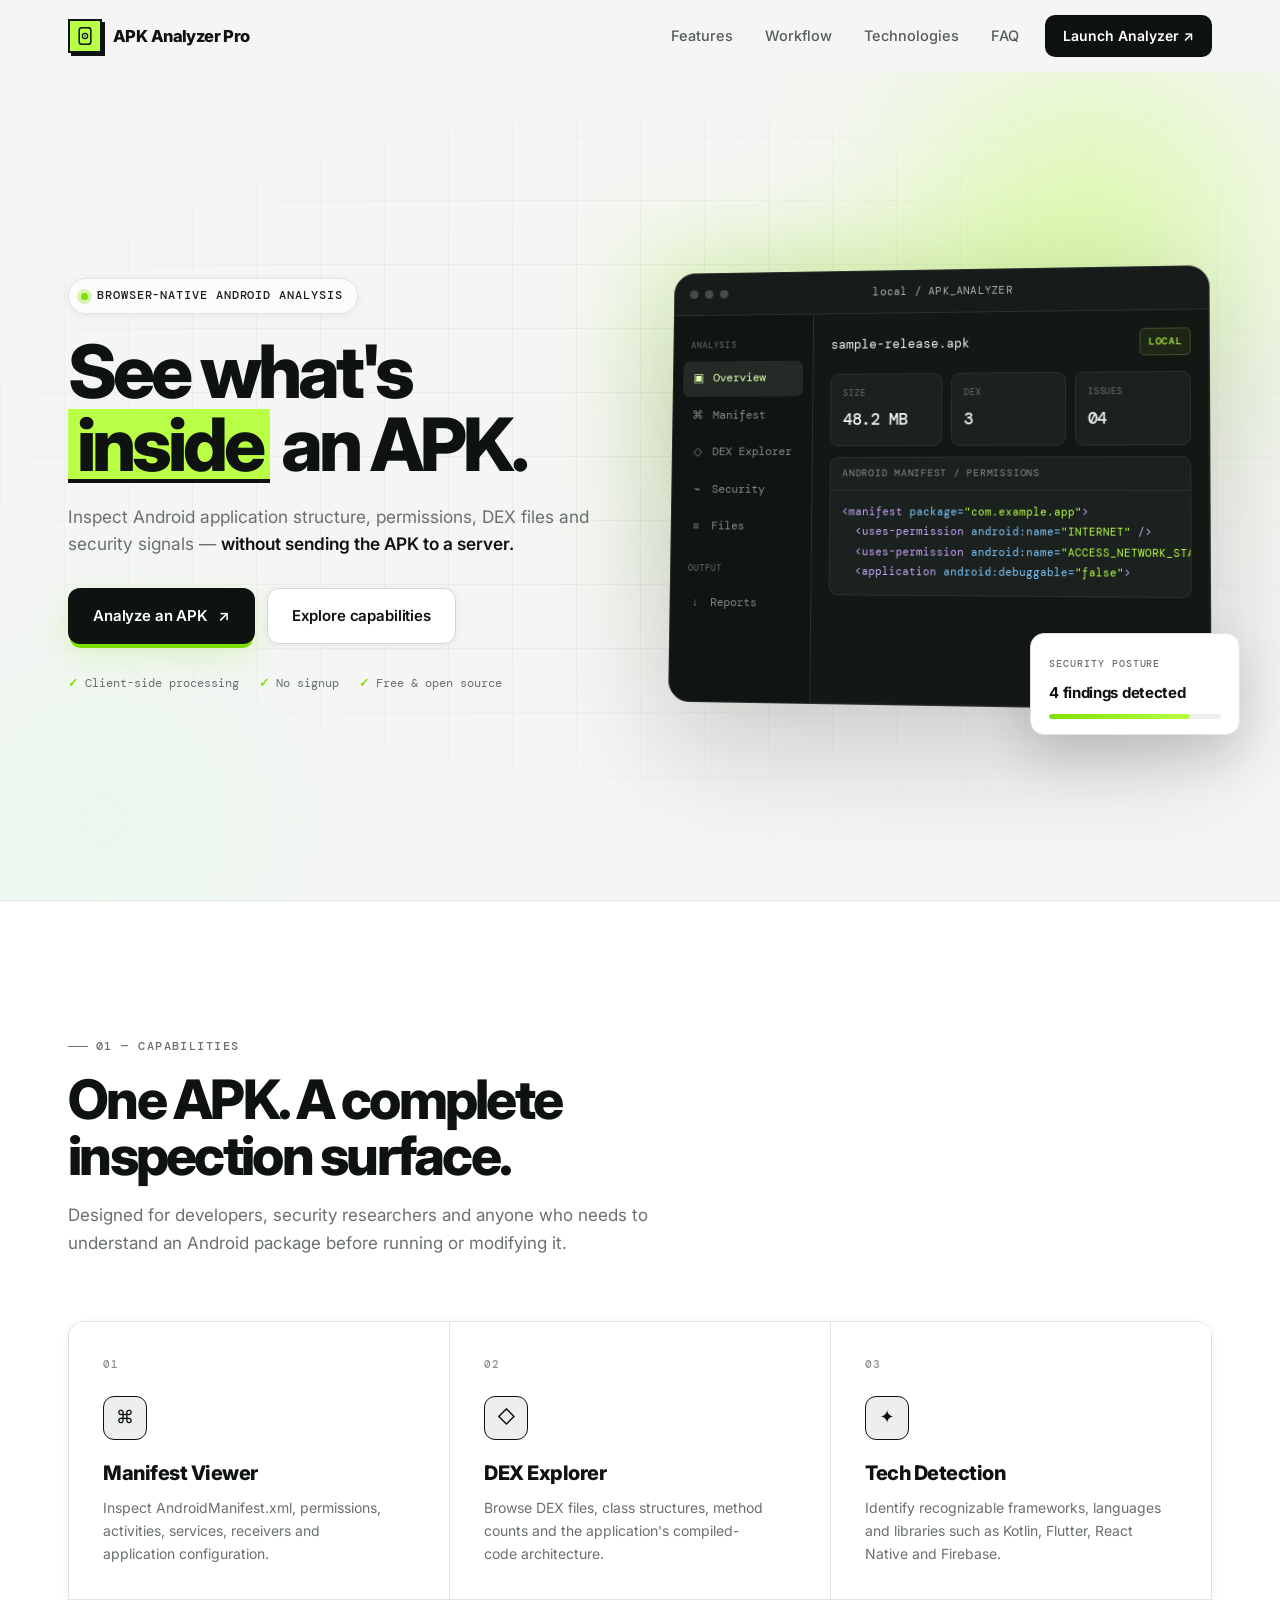
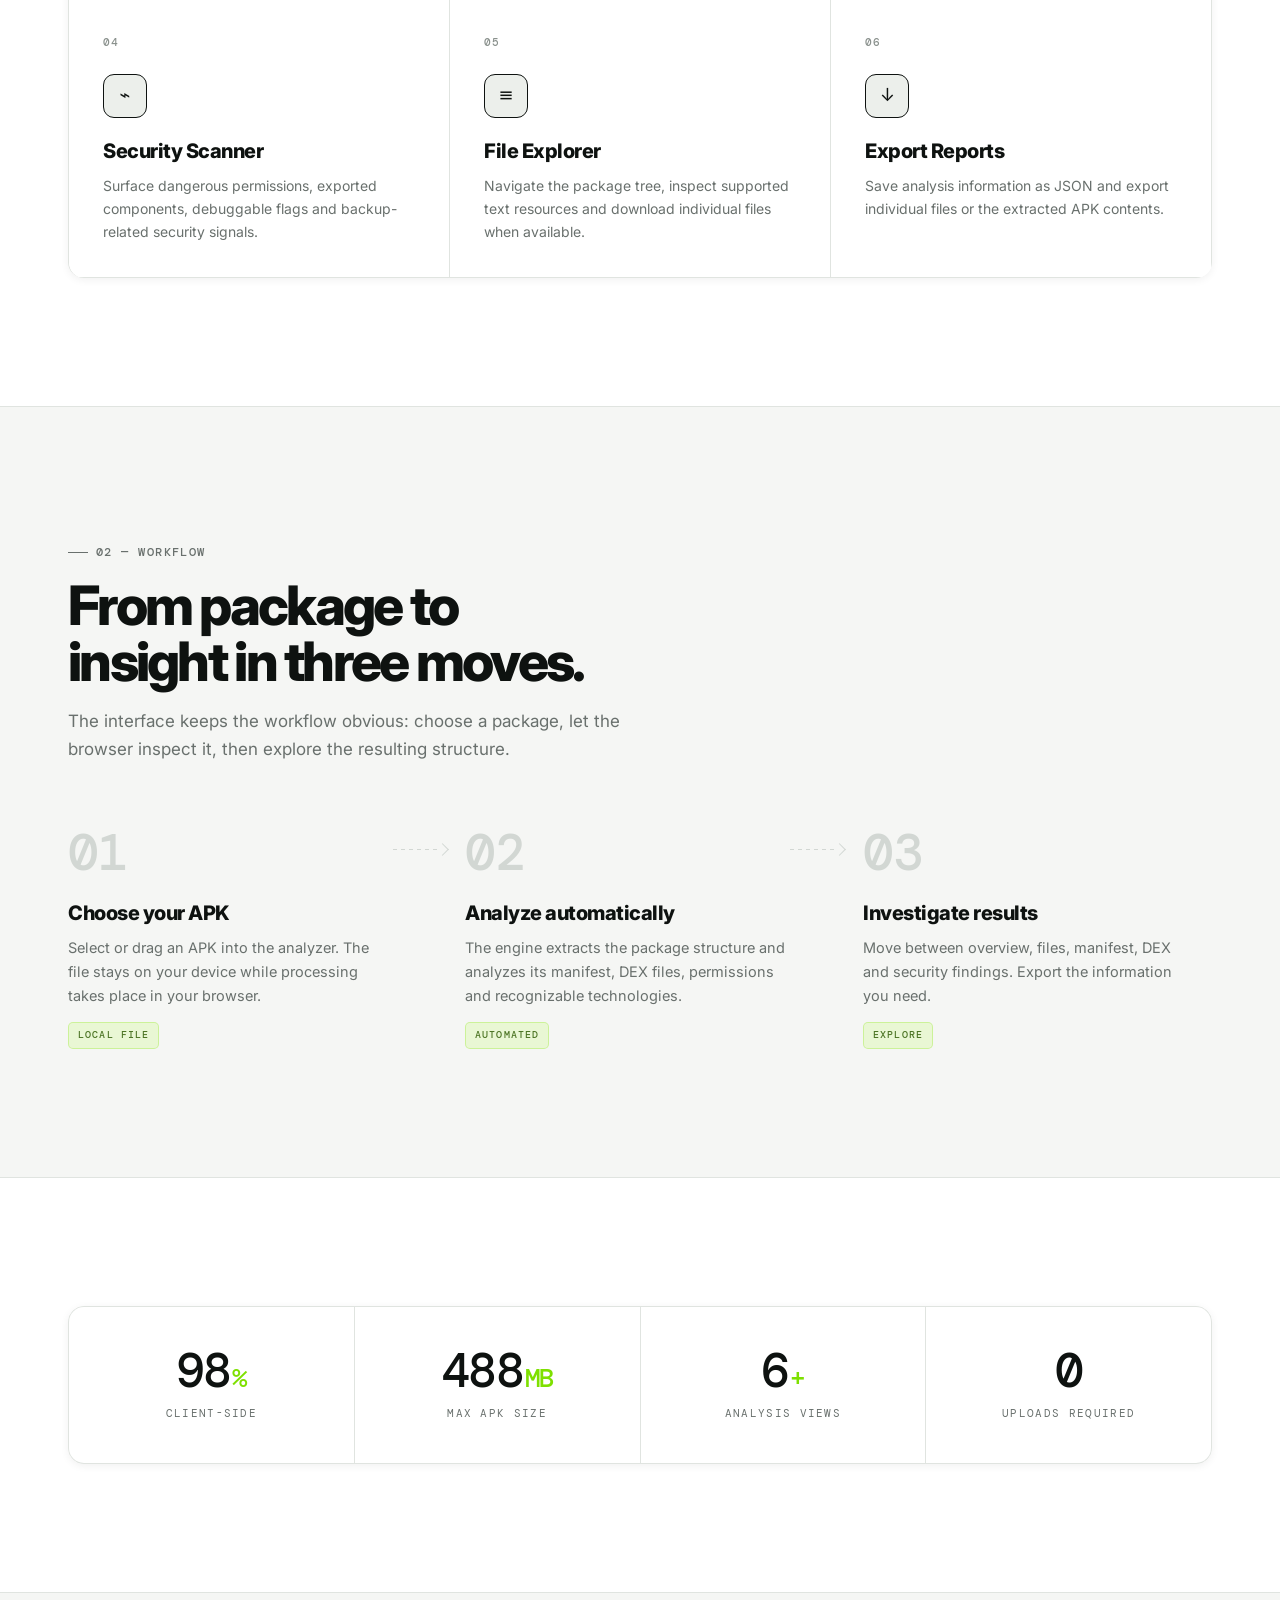
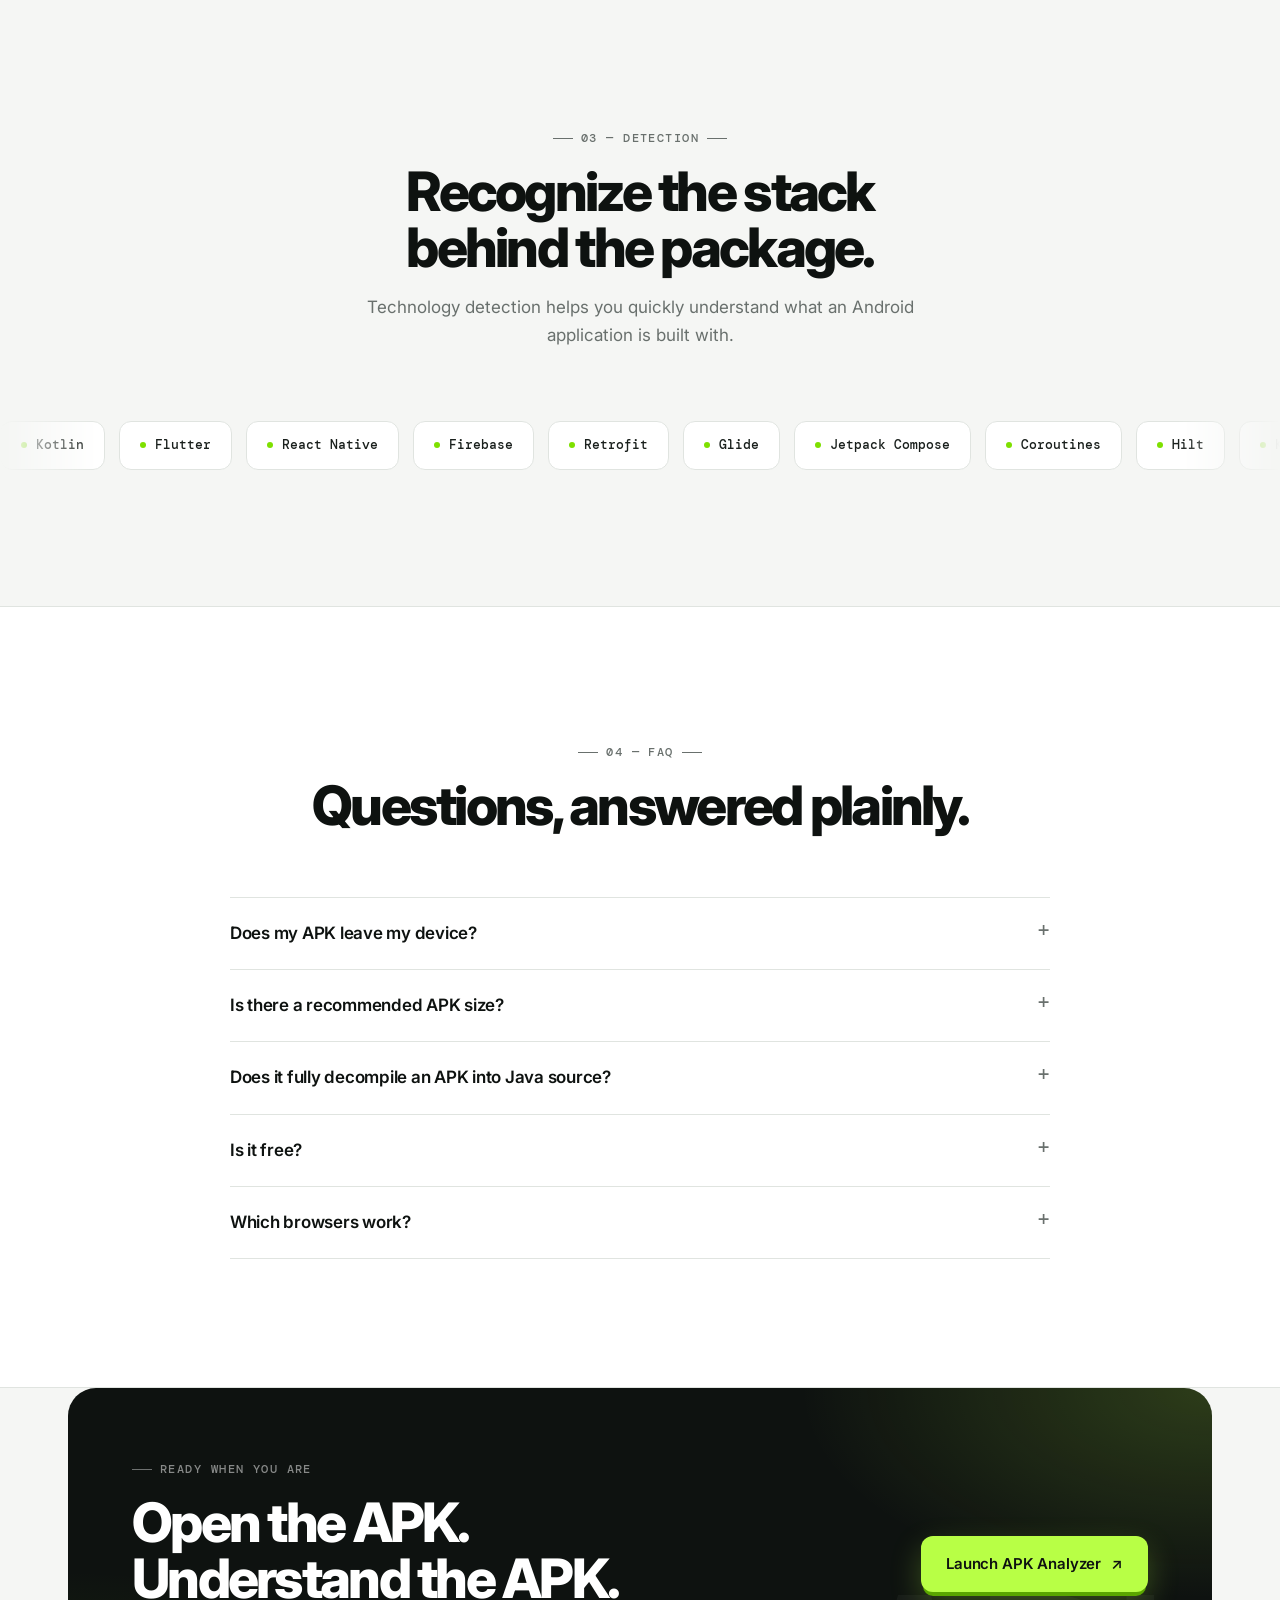
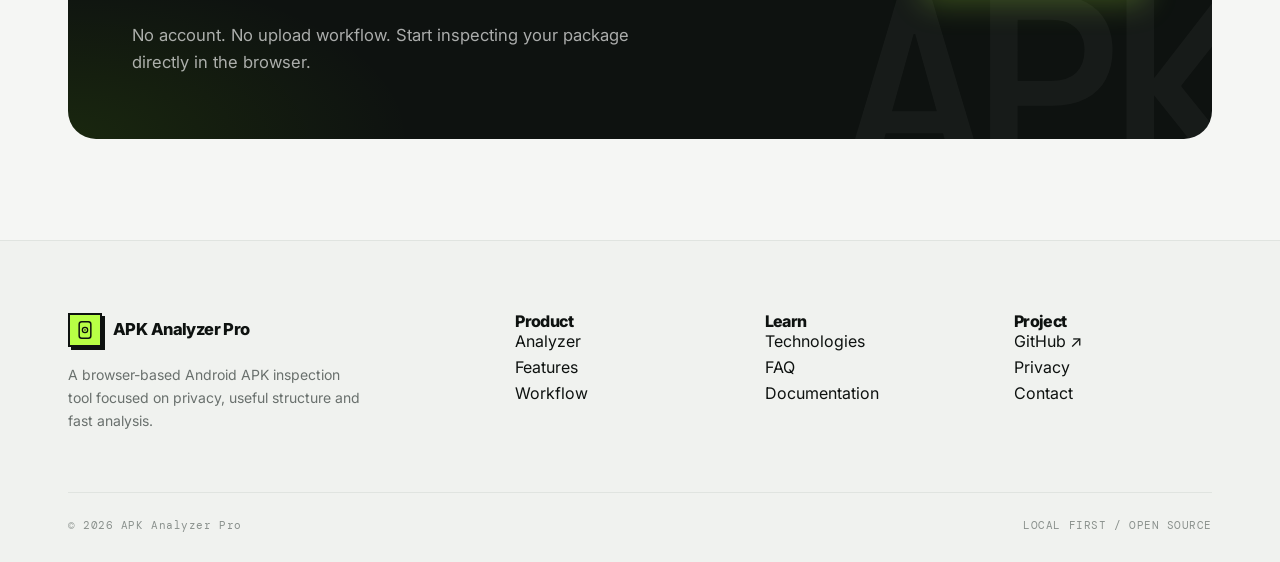
==== index.html @ ac9fb55c "fixed ui and other issues" ====
<!DOCTYPE html>
<html lang="en">
<head>
<meta charset="UTF-8">
<meta name="viewport" content="width=device-width, initial-scale=1.0, viewport-fit=cover">
<meta name="description" content="APK Analyzer Pro — inspect Android APKs locally in your browser. Explore manifests, DEX files, permissions and security findings without uploading your APK.">
<meta name="theme-color" content="#f5f6f4">
<title>APK Analyzer Pro — Inspect Android APKs, Locally</title>
<link rel="icon" href="data:image/svg+xml,<svg xmlns='http://www.w3.org/2000/svg' viewBox='0 0 24 24' fill='none'><rect x='5' y='2' width='14' height='20' rx='3' stroke='%23101312' stroke-width='1.8'/><circle cx='12' cy='12' r='3.2' stroke='%23101312' stroke-width='1.5'/><circle cx='12' cy='12' r='.9' fill='%23101312'/></svg>">
<link rel="preconnect" href="https://fonts.googleapis.com">
<link rel="preconnect" href="https://fonts.gstatic.com" crossorigin>
<link href="https://fonts.googleapis.com/css2?family=DM+Mono:wght@400;500&family=Inter:wght@400;500;600;700;800;900&display=swap" rel="stylesheet">
<style>
/* ============================================
   RESET & TOKENS
   ============================================ */
*, *::before, *::after { box-sizing: border-box; margin: 0; padding: 0; }

:root {
  --bg: #f5f6f4;
  --paper: #ffffff;
  --ink: #0e1210;
  --ink-2: #1a201d;
  --muted: #69706d;
  --muted-2: #8a918d;
  --line: #e0e4e0;
  --line-2: #d2d7d3;
  --soft: #ecefeb;
  --accent: #b8ff45;
  --accent-2: #7ee000;
  --accent-glow: rgba(184, 255, 69, .35);
  --danger: #ff665c;
  --radius-sm: 10px;
  --radius: 16px;
  --radius-lg: 22px;
  --radius-xl: 28px;
  --shadow-sm: 0 2px 8px rgba(14,18,16,.06);
  --shadow: 0 12px 40px rgba(14,18,16,.08);
  --shadow-lg: 0 30px 80px rgba(14,18,16,.14);
  --shadow-xl: 0 40px 120px rgba(14,18,16,.20);
  --nav-h: 72px;
  --ease: cubic-bezier(.22, 1, .36, 1);
  --ease-back: cubic-bezier(.34, 1.56, .64, 1);
  --max: 1240px;
  --pad: clamp(20px, 5vw, 48px);
}

html {
  scroll-behavior: smooth;
  scroll-padding-top: 90px;
  -webkit-text-size-adjust: 100%;
}

body {
  background: var(--bg);
  color: var(--ink);
  font-family: 'Inter', system-ui, -apple-system, sans-serif;
  font-size: 16px;
  line-height: 1.6;
  -webkit-font-smoothing: antialiased;
  -moz-osx-font-smoothing: grayscale;
  overflow-x: clip;
  max-width: 100vw;
  position: relative;
}

/* Prevent scroll when mobile menu is open */
body.menu-open {
  overflow: hidden;
  touch-action: none;
}

img, svg { display: block; max-width: 100%; height: auto; }
a { color: inherit; text-decoration: none; }
button { font: inherit; border: none; background: none; cursor: pointer; color: inherit; }
ul { list-style: none; }

::selection { background: var(--accent); color: var(--ink); }

/* ============================================
   TYPOGRAPHY
   ============================================ */
h1, h2, h3, h4 {
  font-weight: 800;
  letter-spacing: -.04em;
  line-height: 1.05;
  color: var(--ink);
  text-wrap: balance;
}

h1 { font-size: clamp(2.4rem, 6.5vw, 4.6rem); letter-spacing: -.055em; line-height: .98; }
h2 { font-size: clamp(2rem, 4.5vw, 3.4rem); letter-spacing: -.05em; line-height: 1.02; }
h3 { font-size: clamp(1.05rem, 1.6vw, 1.25rem); letter-spacing: -.025em; line-height: 1.3; }
p { text-wrap: pretty; }

.mono {
  font-family: 'DM Mono', ui-monospace, monospace;
  font-feature-settings: 'ss01';
}

/* ============================================
   LAYOUT
   ============================================ */
.container {
  width: 100%;
  max-width: var(--max);
  margin-inline: auto;
  padding-inline: var(--pad);
}

.section {
  padding-block: clamp(72px, 10vw, 130px);
  position: relative;
}

.section-alt {
  background: var(--paper);
  border-top: 1px solid var(--line);
  border-bottom: 1px solid var(--line);
}

.section-head {
  max-width: 720px;
  margin-bottom: clamp(40px, 6vw, 64px);
}

.section-head.center {
  margin-inline: auto;
  text-align: center;
}

.eyebrow {
  display: inline-flex;
  align-items: center;
  gap: 8px;
  font-family: 'DM Mono', monospace;
  font-size: 12px;
  font-weight: 500;
  text-transform: uppercase;
  letter-spacing: .12em;
  color: var(--muted);
  margin-bottom: 16px;
}

.eyebrow::before {
  content: '';
  width: 20px;
  height: 1px;
  background: var(--muted);
}

.section-head.center .eyebrow::after {
  content: '';
  width: 20px;
  height: 1px;
  background: var(--muted);
}

.section-head p {
  color: var(--muted);
  font-size: clamp(15px, 1.4vw, 17px);
  line-height: 1.65;
  margin-top: 18px;
  max-width: 580px;
}

.section-head.center p { margin-inline: auto; }

/* ============================================
   BUTTONS
   ============================================ */
.btn {
  position: relative;
  display: inline-flex;
  align-items: center;
  justify-content: center;
  gap: 10px;
  padding: 15px 24px;
  border-radius: 12px;
  font-weight: 600;
  font-size: 15px;
  letter-spacing: -.01em;
  cursor: pointer;
  transition: transform .3s var(--ease-back), box-shadow .3s var(--ease), background .3s var(--ease);
  white-space: nowrap;
  overflow: hidden;
  isolation: isolate;
  border: 1px solid transparent;
}

.btn-primary {
  background: var(--ink);
  color: #fff;
  box-shadow: 0 6px 0 -2px var(--accent-2), 0 12px 30px rgba(126,224,0,.18);
}
.btn-primary:hover {
  transform: translateY(-3px);
  box-shadow: 0 9px 0 -2px var(--accent-2), 0 18px 40px rgba(126,224,0,.28);
}
.btn-primary:active { transform: translateY(-1px); }

.btn-primary::before {
  content: '';
  position: absolute;
  inset: 0;
  background: linear-gradient(120deg, transparent 30%, rgba(184,255,69,.28) 50%, transparent 70%);
  transform: translateX(-100%);
  transition: transform .7s var(--ease);
  z-index: -1;
}
.btn-primary:hover::before { transform: translateX(100%); }

.btn-secondary {
  background: var(--paper);
  color: var(--ink);
  border-color: var(--line-2);
  box-shadow: var(--shadow-sm);
}
.btn-secondary:hover {
  transform: translateY(-3px);
  border-color: var(--ink);
  box-shadow: 0 12px 30px rgba(14,18,16,.10);
}

.btn-ghost {
  background: transparent;
  color: var(--ink);
  padding: 12px 18px;
}
.btn-ghost:hover { background: rgba(14,18,16,.05); }

.btn-arrow { transition: transform .3s var(--ease); }
.btn:hover .btn-arrow { transform: translate(3px, -3px); }

/* ============================================
   NAVBAR
   ============================================ */
.nav {
  position: sticky;
  top: 0;
  z-index: 500;
  height: var(--nav-h);
  display: flex;
  align-items: center;
  /* IMPORTANT: no backdrop-filter directly on .nav — it would trap
     position:fixed descendants (the mobile menu). The glass effect
     lives on .nav-glass, a leaf node, so it's safe. */
}

.nav-glass {
  position: absolute;
  inset: 0;
  background: rgba(245, 246, 244, .78);
  backdrop-filter: blur(20px) saturate(180%);
  -webkit-backdrop-filter: blur(20px) saturate(180%);
  border-bottom: 1px solid transparent;
  transition: background .35s var(--ease), border-color .35s var(--ease),
              box-shadow .35s var(--ease), opacity .3s var(--ease);
  pointer-events: none;
  z-index: 0;
}

.nav.scrolled .nav-glass {
  background: rgba(245, 246, 244, .92);
  border-bottom-color: var(--line);
  box-shadow: 0 4px 24px rgba(14,18,16,.05);
}

/* Hide glass behind full-screen menu */
body.menu-open .nav-glass {
  opacity: 0;
  border-bottom-color: transparent;
}

.nav-inner {
  position: relative;
  z-index: 1;
  display: flex;
  align-items: center;
  justify-content: space-between;
  gap: 20px;
  width: 100%;
}

.brand {
  display: flex;
  align-items: center;
  gap: 11px;
  font-weight: 800;
  font-size: 16.5px;
  letter-spacing: -.035em;
  flex-shrink: 0;
}

.brand-mark {
  width: 34px;
  height: 34px;
  border: 2px solid var(--ink);
  display: grid;
  place-items: center;
  background: var(--accent);
  box-shadow: 3px 3px 0 var(--ink);
  transition: transform .4s var(--ease-back);
  flex-shrink: 0;
}
.brand:hover .brand-mark { transform: rotate(-8deg) scale(1.05); }
.brand-mark svg { width: 20px; height: 20px; }

/* Desktop links */
.nav-links {
  display: flex;
  align-items: center;
  gap: 4px;
  font-size: 14.5px;
  font-weight: 500;
}

.nav-links > a:not(.nav-cta) {
  padding: 9px 14px;
  border-radius: 9px;
  color: #565d59;
  transition: color .2s, background .2s;
}
.nav-links > a:not(.nav-cta):hover {
  color: var(--ink);
  background: rgba(14,18,16,.05);
}

.nav-cta {
  margin-left: 8px;
  padding: 10px 18px;
  background: var(--ink);
  color: #fff;
  border-radius: 10px;
  font-weight: 600;
  font-size: 14px;
  transition: transform .25s var(--ease-back), box-shadow .25s;
}
.nav-cta:hover {
  transform: translateY(-2px);
  box-shadow: 0 8px 20px rgba(14,18,16,.25);
}

/* Hamburger toggle — hidden on desktop */
.nav-toggle {
  display: none;
  flex-direction: column;
  justify-content: center;
  align-items: center;
  gap: 5px;
  width: 44px;
  height: 44px;
  border-radius: 12px;
  background: var(--paper);
  border: 1px solid var(--line-2);
  flex-shrink: 0;
  position: relative;
  z-index: 3;
  transition: background .3s var(--ease), border-color .3s var(--ease),
              transform .3s var(--ease-back);
  -webkit-tap-highlight-color: transparent;
}
.nav-toggle:hover { border-color: var(--ink); }
.nav-toggle:active { transform: scale(.94); }

.nav-toggle span {
  display: block;
  width: 18px;
  height: 2px;
  background: var(--ink);
  border-radius: 2px;
  transform-origin: center;
  transition: transform .4s var(--ease), opacity .25s var(--ease),
              background .3s var(--ease), width .3s var(--ease);
}

/* Hamburger → X morph */
body.menu-open .nav-toggle {
  background: var(--ink);
  border-color: var(--ink);
}
body.menu-open .nav-toggle span {
  background: var(--accent);
}
body.menu-open .nav-toggle span:nth-child(1) {
  transform: translateY(7px) rotate(45deg);
}
body.menu-open .nav-toggle span:nth-child(2) {
  opacity: 0;
  transform: scaleX(0);
}
body.menu-open .nav-toggle span:nth-child(3) {
  transform: translateY(-7px) rotate(-45deg);
}

/* ============================================
   FULL-SCREEN MOBILE MENU
   (sibling of .nav — escapes any containing block)
   ============================================ */
.mobile-menu {
  position: fixed;
  inset: 0;
  width: 100vw;
  height: 100vh;
  height: 100dvh;
  z-index: 400; /* below nav (500) so brand + toggle float on top */
  opacity: 0;
  visibility: hidden;
  pointer-events: none;
  overflow: hidden;
  transition: opacity .4s var(--ease), visibility 0s linear .4s;
}

.mobile-menu.open {
  opacity: 1;
  visibility: visible;
  pointer-events: auto;
  transition: opacity .4s var(--ease), visibility 0s linear 0s;
}

.mobile-menu-bg {
  position: absolute;
  inset: 0;
  background-color: var(--bg);
  background-image:
    radial-gradient(circle at 50% -10%, rgba(184,255,69,.22), transparent 55%),
    radial-gradient(circle at 100% 100%, rgba(126,224,0,.10), transparent 50%),
    linear-gradient(rgba(14,18,16,.04) 1px, transparent 1px),
    linear-gradient(90deg, rgba(14,18,16,.04) 1px, transparent 1px);
  background-size: auto, auto, 56px 56px, 56px 56px;
  transform: scale(1.06);
  transition: transform .6s var(--ease);
}

.mobile-menu.open .mobile-menu-bg {
  transform: scale(1);
}

.mobile-menu-content {
  position: relative;
  z-index: 1;
  height: 100%;
  display: flex;
  flex-direction: column;
  justify-content: center;
  align-items: center;
  gap: 6px;
  padding: calc(var(--nav-h) + 24px) var(--pad) calc(48px + env(safe-area-inset-bottom));
  padding-top: calc(var(--nav-h) + env(safe-area-inset-top) + 24px);
}

.mobile-link {
  display: block;
  width: 100%;
  max-width: 400px;
  padding: 14px 22px;
  font-family: 'Inter', sans-serif;
  font-size: clamp(1.5rem, 6.5vw, 1.9rem);
  font-weight: 700;
  letter-spacing: -.035em;
  line-height: 1.15;
  color: var(--ink);
  text-align: center;
  border-radius: 16px;
  opacity: 0;
  transform: translateY(28px);
  transition: opacity .5s var(--ease), transform .5s var(--ease),
              background .25s var(--ease), color .25s var(--ease);
  -webkit-tap-highlight-color: transparent;
}

.mobile-menu.open .mobile-link {
  opacity: 1;
  transform: translateY(0);
}

/* Staggered entrance */
.mobile-menu.open .mobile-link:nth-child(1) { transition-delay: .10s; }
.mobile-menu.open .mobile-link:nth-child(2) { transition-delay: .16s; }
.mobile-menu.open .mobile-link:nth-child(3) { transition-delay: .22s; }
.mobile-menu.open .mobile-link:nth-child(4) { transition-delay: .28s; }
.mobile-menu.open .mobile-link:nth-child(5) { transition-delay: .36s; }

/* Staggered exit (when closing) */
.mobile-menu:not(.open) .mobile-link {
  transition-delay: 0s;
  transition-duration: .25s;
}

.mobile-link:active {
  background: rgba(14,18,16,.07);
  transform: translateY(0) scale(.98);
}

/* CTA variant inside mobile menu */
.mobile-link-cta {
  margin-top: 18px;
  background: var(--ink);
  color: #fff;
  font-size: clamp(1.05rem, 4vw, 1.2rem);
  font-weight: 600;
  padding: 18px 28px;
  box-shadow: 0 6px 0 -2px var(--accent-2), 0 14px 32px rgba(126,224,0,.22);
}
.mobile-menu.open .mobile-link-cta { transition-delay: .36s; }
.mobile-link-cta:active {
  background: #1e2421;
  transform: translateY(0) scale(.98);
}

/* Hide mobile menu entirely on desktop */
@media (min-width: 901px) {
  .mobile-menu { display: none; }
}

/* ============================================
   HERO
   ============================================ */
.hero {
  position: relative;
  min-height: calc(100svh - var(--nav-h));
  min-height: calc(100dvh - var(--nav-h));
  display: flex;
  align-items: center;
  padding-block: clamp(40px, 6vw, 80px);
  overflow: hidden;
  isolation: isolate;
}

.hero-bg {
  position: absolute;
  inset: 0;
  z-index: -1;
  overflow: hidden;
  pointer-events: none;
}

.hero-grid-lines {
  position: absolute;
  inset: 0;
  background-image:
    linear-gradient(rgba(14,18,16,.045) 1px, transparent 1px),
    linear-gradient(90deg, rgba(14,18,16,.045) 1px, transparent 1px);
  background-size: clamp(40px, 6vw, 64px) clamp(40px, 6vw, 64px);
  -webkit-mask-image: radial-gradient(ellipse 90% 70% at 50% 45%, #000 30%, transparent 75%);
  mask-image: radial-gradient(ellipse 90% 70% at 50% 45%, #000 30%, transparent 75%);
  animation: gridDrift 60s linear infinite;
}

@keyframes gridDrift {
  to { background-position: 64px 64px; }
}

.hero-orb {
  position: absolute;
  border-radius: 50%;
  filter: blur(80px);
  opacity: .55;
  will-change: transform;
}
.hero-orb-1 {
  width: clamp(280px, 40vw, 520px);
  aspect-ratio: 1;
  background: radial-gradient(circle, var(--accent) 0%, transparent 70%);
  top: -10%;
  right: -5%;
  animation: orbFloat 18s ease-in-out infinite;
}
.hero-orb-2 {
  width: clamp(240px, 32vw, 420px);
  aspect-ratio: 1;
  background: radial-gradient(circle, #d4ffe4 0%, transparent 70%);
  bottom: -15%;
  left: -8%;
  animation: orbFloat 24s ease-in-out infinite reverse;
}

@keyframes orbFloat {
  0%, 100% { transform: translate(0, 0) scale(1); }
  33% { transform: translate(30px, -20px) scale(1.05); }
  66% { transform: translate(-20px, 25px) scale(.96); }
}

.hero-grid {
  display: grid;
  grid-template-columns: minmax(0, 1fr) minmax(0, 1.05fr);
  gap: clamp(32px, 5vw, 72px);
  align-items: center;
  width: 100%;
}

.hero-copy-wrap { max-width: 620px; }

.kicker {
  display: inline-flex;
  align-items: center;
  gap: 9px;
  padding: 8px 14px 8px 12px;
  background: rgba(255,255,255,.7);
  border: 1px solid var(--line);
  border-radius: 999px;
  font-family: 'DM Mono', monospace;
  font-size: 11.5px;
  font-weight: 500;
  text-transform: uppercase;
  letter-spacing: .08em;
  color: var(--ink-2);
  margin-bottom: 22px;
  backdrop-filter: blur(8px);
  box-shadow: var(--shadow-sm);
}

.kicker-dot {
  width: 7px;
  height: 7px;
  border-radius: 50%;
  background: var(--accent-2);
  position: relative;
  flex-shrink: 0;
}
.kicker-dot::after {
  content: '';
  position: absolute;
  inset: -4px;
  border-radius: 50%;
  background: var(--accent-2);
  opacity: .3;
  animation: ping 2s ease-out infinite;
}

@keyframes ping {
  0% { transform: scale(1); opacity: .5; }
  100% { transform: scale(2.4); opacity: 0; }
}

.hero h1 { margin-bottom: 22px; }

.hero h1 .accent {
  position: relative;
  display: inline-block;
  background: var(--accent);
  padding: 0 .12em;
  z-index: 1;
}
.hero h1 .accent::after {
  content: '';
  position: absolute;
  left: 0; right: 0; bottom: -2px;
  height: 4px;
  background: var(--ink);
  transform: scaleX(0);
  transform-origin: left;
  animation: underlineIn 1s var(--ease) .6s forwards;
}
@keyframes underlineIn { to { transform: scaleX(1); } }

.hero-copy {
  font-size: clamp(15px, 1.35vw, 18px);
  line-height: 1.6;
  color: var(--muted);
  margin-bottom: 30px;
  max-width: 540px;
}
.hero-copy strong { color: var(--ink); font-weight: 600; }

.actions {
  display: flex;
  gap: 12px;
  flex-wrap: wrap;
  margin-bottom: 30px;
}

.trust {
  display: flex;
  flex-wrap: wrap;
  gap: 10px 20px;
  color: var(--muted);
  font-family: 'DM Mono', monospace;
  font-size: 12px;
}
.trust span { display: flex; align-items: center; gap: 7px; }
.check { color: var(--accent-2); font-weight: 700; }

/* ============================================
   HERO PREVIEW
   ============================================ */
.preview-wrap {
  position: relative;
  perspective: 1400px;
  width: 100%;
}

.preview {
  position: relative;
  background: #141815;
  border: 1px solid #2a302c;
  border-radius: var(--radius-lg);
  box-shadow: var(--shadow-xl), 0 0 0 1px rgba(255,255,255,.03) inset;
  overflow: hidden;
  transform: rotateY(-6deg) rotateX(3deg) scale(.98);
  transition: transform .9s var(--ease), box-shadow .9s var(--ease);
  transform-style: preserve-3d;
  will-change: transform;
}

.preview-wrap:hover .preview {
  transform: rotateY(0) rotateX(0) scale(1);
  box-shadow: 0 50px 120px rgba(14,18,16,.28), 0 0 0 1px rgba(184,255,69,.15) inset;
}

.preview-glow {
  position: absolute;
  inset: -30px;
  background: radial-gradient(ellipse at 30% 20%, var(--accent-glow), transparent 60%);
  z-index: -1;
  filter: blur(40px);
  pointer-events: none;
}

.preview-top {
  height: 44px;
  display: flex;
  align-items: center;
  gap: 7px;
  padding: 0 16px;
  border-bottom: 1px solid #2a302c;
  background: #171b19;
  color: #8f9993;
  font-family: 'DM Mono', monospace;
  font-size: 11px;
}
.pdot { width: 9px; height: 9px; border-radius: 50%; background: #454b47; }
.preview-title {
  margin-inline: auto;
  transform: translateX(-18px);
  color: #aeb7b2;
  letter-spacing: .02em;
}

.app {
  display: grid;
  grid-template-columns: 148px minmax(0, 1fr);
  min-height: 400px;
}

.side {
  border-right: 1px solid #2a302c;
  padding: 16px 10px;
  background: #101412;
  overflow: hidden;
}
.side-label {
  font-family: 'DM Mono', monospace;
  font-size: 9px;
  font-weight: 500;
  color: #58615c;
  margin: 8px 8px 10px;
  text-transform: uppercase;
  letter-spacing: .12em;
}
.side-label:not(:first-child) { margin-top: 18px; }
.side-item {
  display: flex;
  gap: 9px;
  align-items: center;
  padding: 9px 9px;
  border-radius: 7px;
  color: #828b86;
  font-family: 'DM Mono', monospace;
  font-size: 11.5px;
  margin-bottom: 2px;
  transition: background .2s, color .2s;
  cursor: default;
}
.side-item.active {
  background: #242b27;
  color: #dfffad;
}
.side-item:not(.active):hover { background: #1a201d; color: #b0bdb6; }
.side-icon { width: 14px; text-align: center; flex-shrink: 0; }

.main { padding: 18px; min-width: 0; }

.file-row {
  display: flex;
  align-items: center;
  justify-content: space-between;
  gap: 12px;
  margin-bottom: 16px;
}
.file-name {
  font-family: 'DM Mono', monospace;
  font-size: 12.5px;
  color: #eef2ef;
  overflow: hidden;
  text-overflow: ellipsis;
  white-space: nowrap;
}
.status {
  font-family: 'DM Mono', monospace;
  font-size: 10px;
  font-weight: 500;
  color: var(--accent);
  border: 1px solid #3a5427;
  background: rgba(184,255,69,.06);
  padding: 5px 8px;
  border-radius: 5px;
  flex-shrink: 0;
  letter-spacing: .06em;
}

.stats { display: grid; grid-template-columns: repeat(3, minmax(0, 1fr)); gap: 9px; }
.stat {
  background: #1b211e;
  border: 1px solid #2a302c;
  padding: 12px;
  border-radius: 9px;
  transition: background .25s, border-color .25s;
  min-width: 0;
}
.stat:hover { background: #232a26; border-color: #3a423d; }
.stat small {
  display: block;
  color: #6b746e;
  font-family: 'DM Mono', monospace;
  font-size: 9px;
  letter-spacing: .1em;
  margin-bottom: 7px;
  text-transform: uppercase;
}
.stat b {
  font-family: 'DM Mono', monospace;
  font-size: 17px;
  font-weight: 500;
  color: #f1f4f2;
  letter-spacing: -.02em;
}

.panel {
  margin-top: 11px;
  background: #1b211e;
  border: 1px solid #2a302c;
  border-radius: 9px;
  overflow: hidden;
}
.panel-head {
  padding: 9px 12px;
  border-bottom: 1px solid #2a302c;
  font-family: 'DM Mono', monospace;
  font-size: 9.5px;
  color: #848e88;
  letter-spacing: .08em;
}
.code {
  padding: 12px;
  font-family: 'DM Mono', monospace;
  font-size: 10.5px;
  line-height: 1.95;
  color: #a7b1ab;
  overflow-x: auto;
  white-space: pre;
}
.code .green { color: var(--accent); }
.code .purple { color: #c9a8ff; }
.code .blue { color: #7ec9ff; }

.float-card {
  position: absolute;
  right: -28px;
  bottom: -26px;
  background: var(--paper);
  border: 1px solid var(--line);
  box-shadow: 0 20px 50px rgba(14,18,16,.16);
  padding: 15px 18px;
  border-radius: 14px;
  width: 210px;
  animation: floatY 6s ease-in-out infinite;
  z-index: 2;
}
@keyframes floatY {
  0%, 100% { transform: translateY(0); }
  50% { transform: translateY(-10px); }
}
.float-card small {
  font-family: 'DM Mono', monospace;
  font-size: 9.5px;
  font-weight: 500;
  color: var(--muted);
  text-transform: uppercase;
  letter-spacing: .1em;
}
.float-card b {
  display: block;
  font-size: 15px;
  font-weight: 700;
  margin: 6px 0 9px;
  letter-spacing: -.02em;
}
.meter {
  height: 5px;
  background: var(--soft);
  border-radius: 99px;
  overflow: hidden;
}
.meter i {
  display: block;
  height: 100%;
  background: linear-gradient(90deg, var(--accent-2), var(--accent));
  border-radius: 99px;
  width: 0;
  transition: width 1.6s var(--ease) .4s;
}
.meter.in-view i { width: 82%; }

/* ============================================
   FEATURES
   ============================================ */
.features {
  display: grid;
  grid-template-columns: repeat(3, minmax(0, 1fr));
  border-top: 1px solid var(--line);
  border-left: 1px solid var(--line);
  border-radius: var(--radius);
  overflow: hidden;
  background: var(--paper);
  box-shadow: var(--shadow-sm);
}

.feature {
  padding: clamp(24px, 3vw, 34px);
  border-right: 1px solid var(--line);
  border-bottom: 1px solid var(--line);
  background: var(--paper);
  transition: background .35s var(--ease), transform .35s var(--ease);
  position: relative;
  overflow: hidden;
  min-width: 0;
}

.feature::before {
  content: '';
  position: absolute;
  inset: 0;
  background: linear-gradient(135deg, rgba(184,255,69,.08), transparent 60%);
  opacity: 0;
  transition: opacity .35s;
  pointer-events: none;
}
.feature:hover {
  background: #fbfff3;
  z-index: 1;
}
.feature:hover::before { opacity: 1; }

.feature-num {
  font-family: 'DM Mono', monospace;
  font-size: 11px;
  font-weight: 500;
  color: var(--muted-2);
  margin-bottom: 22px;
  letter-spacing: .1em;
}
.feature-icon {
  width: 44px;
  height: 44px;
  border: 1.5px solid var(--ink);
  border-radius: 11px;
  display: grid;
  place-items: center;
  margin-bottom: 20px;
  background: var(--soft);
  font-size: 18px;
  transition: background .4s var(--ease-back), transform .4s var(--ease-back);
}
.feature:hover .feature-icon {
  background: var(--accent);
  transform: rotate(-8deg) scale(1.08);
}
.feature h3 { margin: 0 0 10px; }
.feature p {
  color: var(--muted);
  font-size: 14px;
  line-height: 1.65;
}

/* ============================================
   WORKFLOW
   ============================================ */
.flow {
  display: grid;
  grid-template-columns: repeat(3, minmax(0, 1fr));
  gap: clamp(28px, 4vw, 48px);
  position: relative;
}

.step { position: relative; min-width: 0; }
.step:not(:last-child)::after {
  content: '';
  position: absolute;
  top: 22px;
  right: calc(-1 * clamp(14px, 2vw, 24px));
  width: clamp(28px, 4vw, 48px);
  height: 1px;
  background: repeating-linear-gradient(90deg, var(--line-2) 0 4px, transparent 4px 8px);
}
.step:not(:last-child)::before {
  content: '';
  position: absolute;
  top: 18px;
  right: calc(-1 * clamp(14px, 2vw, 24px) - 6px);
  width: 9px;
  height: 9px;
  border-top: 1.5px solid var(--line-2);
  border-right: 1.5px solid var(--line-2);
  transform: rotate(45deg);
}

.step-number {
  font-family: 'DM Mono', monospace;
  font-size: clamp(36px, 4vw, 52px);
  font-weight: 500;
  line-height: 1;
  color: var(--line-2);
  margin-bottom: 22px;
  transition: color .4s var(--ease);
  letter-spacing: -.02em;
}
.step:hover .step-number { color: var(--accent-2); }

.step h3 { margin-bottom: 10px; }
.step p {
  color: var(--muted);
  font-size: 14.5px;
  line-height: 1.65;
  max-width: 320px;
}
.tag {
  display: inline-block;
  margin-top: 14px;
  padding: 5px 9px;
  background: rgba(184,255,69,.18);
  border: 1px solid rgba(126,224,0,.28);
  font-family: 'DM Mono', monospace;
  font-size: 9.5px;
  font-weight: 500;
  letter-spacing: .12em;
  color: #4d7526;
  border-radius: 5px;
}

/* ============================================
   STATS STRIP
   ============================================ */
.stats-strip {
  display: grid;
  grid-template-columns: repeat(4, minmax(0, 1fr));
  gap: 1px;
  background: var(--line);
  border: 1px solid var(--line);
  border-radius: var(--radius);
  overflow: hidden;
  box-shadow: var(--shadow-sm);
}
.stat-block {
  background: var(--paper);
  padding: clamp(24px, 3.5vw, 40px) clamp(18px, 2.5vw, 32px);
  text-align: center;
  transition: background .3s;
  min-width: 0;
}
.stat-block:hover { background: #fbfff3; }
.stat-value {
  font-family: 'DM Mono', monospace;
  font-size: clamp(2rem, 4vw, 3rem);
  font-weight: 500;
  letter-spacing: -.04em;
  color: var(--ink);
  line-height: 1;
  margin-bottom: 10px;
  display: inline-flex;
  align-items: baseline;
  gap: 2px;
}
.stat-value .suffix {
  font-size: .55em;
  color: var(--accent-2);
  font-weight: 500;
}
.stat-label {
  font-family: 'DM Mono', monospace;
  font-size: 11px;
  color: var(--muted);
  text-transform: uppercase;
  letter-spacing: .12em;
}

/* ============================================
   TECHNOLOGIES MARQUEE
   ============================================ */
.tech-marquee {
  overflow: hidden;
  position: relative;
  padding-block: 8px;
  -webkit-mask-image: linear-gradient(90deg, transparent, #000 8%, #000 92%, transparent);
  mask-image: linear-gradient(90deg, transparent, #000 8%, #000 92%, transparent);
}
.tech-track {
  display: flex;
  gap: 14px;
  width: max-content;
  animation: marquee 38s linear infinite;
}
.tech-marquee:hover .tech-track { animation-play-state: paused; }

@keyframes marquee {
  from { transform: translateX(0); }
  to { transform: translateX(-50%); }
}

.tech-pill {
  display: inline-flex;
  align-items: center;
  gap: 9px;
  padding: 13px 20px;
  background: var(--paper);
  border: 1px solid var(--line);
  border-radius: 12px;
  font-family: 'DM Mono', monospace;
  font-size: 13px;
  font-weight: 500;
  color: var(--ink-2);
  white-space: nowrap;
  transition: border-color .3s, background .3s, transform .3s var(--ease-back);
  cursor: default;
}
.tech-pill:hover {
  border-color: var(--accent-2);
  background: #fbfff3;
  transform: translateY(-3px);
}
.tech-pill .dot-accent {
  width: 6px; height: 6px;
  border-radius: 50%;
  background: var(--accent-2);
  flex-shrink: 0;
}

/* ============================================
   FAQ
   ============================================ */
.faq { max-width: 820px; margin-inline: auto; }
.faq details {
  border-top: 1px solid var(--line);
  padding: 22px 0;
  transition: padding .3s;
}
.faq details:last-child { border-bottom: 1px solid var(--line); }
.faq details[open] { padding-bottom: 26px; }

.faq summary {
  cursor: pointer;
  list-style: none;
  font-weight: 600;
  font-size: clamp(15px, 1.4vw, 17px);
  display: flex;
  justify-content: space-between;
  align-items: flex-start;
  gap: 20px;
  color: var(--ink);
  transition: color .2s;
  letter-spacing: -.015em;
}
.faq summary:hover { color: var(--muted); }
.faq summary::-webkit-details-marker { display: none; }
.faq summary::after {
  content: '+';
  font-family: 'DM Mono', monospace;
  font-size: 22px;
  font-weight: 400;
  color: var(--muted);
  line-height: 1;
  transition: transform .35s var(--ease), color .2s;
  flex-shrink: 0;
}
.faq details[open] summary::after {
  content: '−';
  transform: rotate(180deg);
  color: var(--accent-2);
}
.faq p {
  color: var(--muted);
  font-size: 14.5px;
  line-height: 1.7;
  max-width: 680px;
  margin-top: 14px;
  animation: fadeUp .4s var(--ease);
}
@keyframes fadeUp {
  from { opacity: 0; transform: translateY(-6px); }
  to { opacity: 1; transform: none; }
}

/* ============================================
   CTA
   ============================================ */
.cta-section { padding-block: 0 clamp(60px, 8vw, 100px); }
.cta-box {
  position: relative;
  background: var(--ink);
  color: #fff;
  border-radius: var(--radius-xl);
  padding: clamp(36px, 5vw, 68px);
  display: flex;
  justify-content: space-between;
  align-items: center;
  gap: clamp(24px, 4vw, 48px);
  overflow: hidden;
  isolation: isolate;
}
.cta-box::before {
  content: '';
  position: absolute;
  inset: 0;
  background:
    radial-gradient(ellipse 60% 100% at 100% 0%, rgba(184,255,69,.18), transparent 60%),
    radial-gradient(ellipse 50% 80% at 0% 100%, rgba(126,224,0,.10), transparent 60%);
  z-index: -1;
}
.cta-box::after {
  content: 'APK';
  position: absolute;
  right: -30px;
  bottom: -80px;
  font-family: 'DM Mono', monospace;
  font-size: clamp(160px, 22vw, 260px);
  font-weight: 500;
  line-height: 1;
  color: rgba(255,255,255,.04);
  pointer-events: none;
  z-index: -1;
  letter-spacing: -.08em;
}

.cta-content { max-width: 620px; }
.cta-content .eyebrow { color: rgba(255,255,255,.5); }
.cta-content .eyebrow::before { background: rgba(255,255,255,.4); }
.cta-content h2 { color: #fff; margin-bottom: 16px; }
.cta-content p {
  color: rgba(255,255,255,.65);
  font-size: clamp(15px, 1.3vw, 17px);
  line-height: 1.6;
  max-width: 520px;
}

.cta-box .btn-primary {
  background: var(--accent);
  color: var(--ink);
  box-shadow: 0 6px 0 -2px #5aa600, 0 12px 30px rgba(184,255,69,.25);
  flex-shrink: 0;
}
.cta-box .btn-primary:hover {
  transform: translateY(-3px);
  box-shadow: 0 9px 0 -2px #5aa600, 0 20px 45px rgba(184,255,69,.35);
}
.cta-box .btn-primary::before {
  background: linear-gradient(120deg, transparent 30%, rgba(255,255,255,.4) 50%, transparent 70%);
}

/* ============================================
   FOOTER
   ============================================ */
footer {
  border-top: 1px solid var(--line);
  padding-block: clamp(48px, 6vw, 72px) 28px;
  background: #f0f2ef;
}
.footer-grid {
  display: grid;
  grid-template-columns: 2fr repeat(3, minmax(0, 1fr));
  gap: clamp(28px, 4vw, 56px);
  margin-bottom: clamp(40px, 5vw, 60px);
}
.footer-brand .brand { margin-bottom: 16px; }
.footer-brand p {
  color: var(--muted);
  font-size: 14px;
  line-height: 1.65;
  max-width: 340px;
}
.footer h4 {
  font-size: 11px;
  font-weight: 700;
  text-transform: uppercase;
  letter-spacing: .14em;
  color: var(--muted-2);
  margin-bottom: 18px;
}
.footer ul li { margin: 10px 0; }
.footer ul li a {
  font-size: 14px;
  color: #565d59;
  transition: color .2s, transform .2s;
  display: inline-block;
}
.footer ul li a:hover { color: var(--ink); transform: translateX(3px); }

.footer-bottom {
  border-top: 1px solid var(--line);
  padding-top: 24px;
  display: flex;
  justify-content: space-between;
  align-items: center;
  flex-wrap: wrap;
  gap: 12px;
  color: var(--muted-2);
  font-family: 'DM Mono', monospace;
  font-size: 11px;
  letter-spacing: .05em;
}

/* ============================================
   REVEAL ANIMATIONS
   ============================================ */
.reveal {
  opacity: 0;
  transform: translateY(28px);
  transition: opacity .9s var(--ease), transform .9s var(--ease);
  will-change: opacity, transform;
}
.reveal.in-view { opacity: 1; transform: none; }

.reveal-delay-1 { transition-delay: .08s; }
.reveal-delay-2 { transition-delay: .16s; }
.reveal-delay-3 { transition-delay: .24s; }
.reveal-delay-4 { transition-delay: .32s; }

/* ============================================
   RESPONSIVE
   ============================================ */
@media (max-width: 1024px) {
  .hero-grid {
    grid-template-columns: 1fr;
    gap: 48px;
  }
  .hero-copy-wrap { max-width: 100%; }
  .hero { min-height: auto; padding-block: clamp(48px, 8vw, 80px); }
  .preview { transform: rotateY(0) rotateX(0) scale(1); }
  .float-card { right: 16px; bottom: -22px; }
}

@media (max-width: 900px) {
  :root { --nav-h: 64px; }

  /* Show hamburger, hide desktop links */
  .nav-toggle { display: flex; }
  .nav-links { display: none; }

  .features { grid-template-columns: repeat(2, minmax(0, 1fr)); }
  .stats-strip { grid-template-columns: repeat(2, minmax(0, 1fr)); }
}

@media (max-width: 768px) {
  .flow { grid-template-columns: 1fr; gap: 40px; }
  .step:not(:last-child)::after,
  .step:not(:last-child)::before { display: none; }
  .step p { max-width: 100%; }
  .step-number { margin-bottom: 16px; }
}

@media (max-width: 640px) {
  .actions { width: 100%; }
  .actions .btn { flex: 1 1 100%; }

  .preview-wrap { perspective: none; }
  .preview { transform: none; }
  .app { grid-template-columns: 110px minmax(0, 1fr); min-height: 340px; }
  .side { padding: 12px 7px; }
  .side-label { font-size: 8.5px; margin-inline: 6px; }
  .side-item { padding: 8px 7px; font-size: 10.5px; gap: 7px; }
  .main { padding: 13px; }
  .stat { padding: 10px; }
  .stat b { font-size: 14.5px; }
  .code { font-size: 9.5px; padding: 10px; }

  .float-card {
    position: relative;
    right: auto;
    bottom: auto;
    margin: -14px 10px 0 auto;
    width: 190px;
    animation: none;
  }

  .cta-box {
    flex-direction: column;
    align-items: flex-start;
    text-align: left;
  }
  .cta-box .btn-primary { width: 100%; }

  .footer-grid { grid-template-columns: repeat(2, minmax(0, 1fr)); }
  .footer-brand { grid-column: 1 / -1; }

  .section-head.center { text-align: left; }
  .section-head.center .eyebrow::after { display: none; }
  .section-head.center p { margin-inline: 0; }
}

@media (max-width: 480px) {
  .features { grid-template-columns: 1fr; }
  .stats-strip { grid-template-columns: 1fr 1fr; }
  .stat-block { padding: 22px 14px; }
  .stat-value { font-size: 1.9rem; }
  .footer-grid { grid-template-columns: 1fr; }
  .footer-bottom { flex-direction: column; align-items: flex-start; }
  .app { grid-template-columns: 100px minmax(0, 1fr); min-height: 320px; }
  .stats { gap: 6px; }
  .stat b { font-size: 13px; }
}

@media (max-width: 360px) {
  .brand { font-size: 15px; gap: 9px; }
  .brand-mark { width: 30px; height: 30px; }
  .btn { padding: 13px 18px; font-size: 14px; }
}

/* ============================================
   REDUCED MOTION
   ============================================ */
@media (prefers-reduced-motion: reduce) {
  *, *::before, *::after {
    animation-duration: .01ms !important;
    animation-iteration-count: 1 !important;
    transition-duration: .01ms !important;
    scroll-behavior: auto !important;
  }
  .reveal { opacity: 1; transform: none; }
}
</style>
</head>
<body>

<!-- ============ NAVBAR ============ -->
<nav class="nav" id="nav">
  <div class="nav-glass" aria-hidden="true"></div>
  <div class="container nav-inner">
    <a class="brand" href="#top" aria-label="APK Analyzer Pro home">
      <span class="brand-mark" aria-hidden="true">
        <svg viewBox="0 0 24 24" fill="none">
          <rect x="5" y="2" width="14" height="20" rx="3" stroke="currentColor" stroke-width="1.8"/>
          <circle cx="12" cy="12" r="3.2" stroke="currentColor" stroke-width="1.5"/>
          <circle cx="12" cy="12" r=".9" fill="currentColor"/>
        </svg>
      </span>
      APK Analyzer Pro
    </a>

    <!-- Desktop links -->
    <div class="nav-links">
      <a href="#features">Features</a>
      <a href="#workflow">Workflow</a>
      <a href="#technologies">Technologies</a>
      <a href="#faq">FAQ</a>
      <a class="nav-cta" href="apk-analyzer.html">Launch Analyzer ↗</a>
    </div>

    <!-- Hamburger (mobile only) -->
    <button class="nav-toggle" id="navToggle" aria-label="Open menu" aria-expanded="false" aria-controls="mobileMenu">
      <span></span><span></span><span></span>
    </button>
  </div>
</nav>

<!-- ============ FULL-SCREEN MOBILE MENU (sibling of nav) ============ -->
<div class="mobile-menu" id="mobileMenu" aria-hidden="true">
  <div class="mobile-menu-bg" aria-hidden="true"></div>
  <div class="mobile-menu-content">
    <a href="#features" class="mobile-link">Features</a>
    <a href="#workflow" class="mobile-link">Workflow</a>
    <a href="#technologies" class="mobile-link">Technologies</a>
    <a href="#faq" class="mobile-link">FAQ</a>
    <a href="apk-analyzer.html" class="mobile-link mobile-link-cta">Launch Analyzer ↗</a>
  </div>
</div>

<main id="top">

  <!-- ============ HERO ============ -->
  <section class="hero" id="home">
    <div class="hero-bg" aria-hidden="true">
      <div class="hero-grid-lines"></div>
      <div class="hero-orb hero-orb-1"></div>
      <div class="hero-orb hero-orb-2"></div>
    </div>

    <div class="container hero-grid">
      <div class="hero-copy-wrap reveal">
        <div class="kicker">
          <span class="kicker-dot"></span>
          Browser-native Android analysis
        </div>
        <h1>See what's <span class="accent">inside</span> an APK.</h1>
        <p class="hero-copy">
          Inspect Android application structure, permissions, DEX files and security signals — <strong>without sending the APK to a server.</strong>
        </p>
        <div class="actions">
          <a class="btn btn-primary" href="apk-analyzer.html">
            Analyze an APK <span class="btn-arrow">↗</span>
          </a>
          <a class="btn btn-secondary" href="#features">Explore capabilities</a>
        </div>
        <div class="trust">
          <span><b class="check">✓</b> Client-side processing</span>
          <span><b class="check">✓</b> No signup</span>
          <span><b class="check">✓</b> Free &amp; open source</span>
        </div>
      </div>

      <div class="preview-wrap reveal reveal-delay-1">
        <div class="preview-glow" aria-hidden="true"></div>
        <div class="preview" id="previewCard">
          <div class="preview-top">
            <i class="pdot"></i><i class="pdot"></i><i class="pdot"></i>
            <span class="preview-title">local / APK_ANALYZER</span>
          </div>
          <div class="app">
            <aside class="side">
              <div class="side-label">Analysis</div>
              <div class="side-item active"><span class="side-icon">▣</span>Overview</div>
              <div class="side-item"><span class="side-icon">⌘</span>Manifest</div>
              <div class="side-item"><span class="side-icon">◇</span>DEX Explorer</div>
              <div class="side-item"><span class="side-icon">⌁</span>Security</div>
              <div class="side-item"><span class="side-icon">≡</span>Files</div>
              <div class="side-label">Output</div>
              <div class="side-item"><span class="side-icon">↓</span>Reports</div>
            </aside>
            <section class="main">
              <div class="file-row">
                <span class="file-name">sample-release.apk</span>
                <span class="status">LOCAL</span>
              </div>
              <div class="stats">
                <div class="stat"><small>Size</small><b>48.2 MB</b></div>
                <div class="stat"><small>DEX</small><b>3</b></div>
                <div class="stat"><small>Issues</small><b>04</b></div>
              </div>
              <div class="panel">
                <div class="panel-head">ANDROID MANIFEST / PERMISSIONS</div>
                <div class="code"><span class="purple">&lt;manifest</span> <span class="blue">package=</span><span class="green">"com.example.app"</span><span class="purple">&gt;</span>
  <span class="purple">&lt;uses-permission</span> <span class="blue">android:name=</span><span class="green">"INTERNET"</span> <span class="purple">/&gt;</span>
  <span class="purple">&lt;uses-permission</span> <span class="blue">android:name=</span><span class="green">"ACCESS_NETWORK_STATE"</span> <span class="purple">/&gt;</span>
  <span class="purple">&lt;application</span> <span class="blue">android:debuggable=</span><span class="green">"false"</span><span class="purple">&gt;</span></div>
              </div>
            </section>
          </div>
        </div>
        <div class="float-card">
          <small>Security posture</small>
          <b>4 findings detected</b>
          <div class="meter"><i></i></div>
        </div>
      </div>
    </div>
  </section>

  <!-- ============ FEATURES ============ -->
  <section class="section section-alt" id="features">
    <div class="container">
      <div class="section-head reveal">
        <div class="eyebrow">01 — Capabilities</div>
        <h2>One APK. A complete inspection surface.</h2>
        <p>Designed for developers, security researchers and anyone who needs to understand an Android package before running or modifying it.</p>
      </div>

      <div class="features">
        <article class="feature reveal">
          <div class="feature-num">01</div>
          <div class="feature-icon">⌘</div>
          <h3>Manifest Viewer</h3>
          <p>Inspect AndroidManifest.xml, permissions, activities, services, receivers and application configuration.</p>
        </article>
        <article class="feature reveal reveal-delay-1">
          <div class="feature-num">02</div>
          <div class="feature-icon">◇</div>
          <h3>DEX Explorer</h3>
          <p>Browse DEX files, class structures, method counts and the application's compiled-code architecture.</p>
        </article>
        <article class="feature reveal reveal-delay-2">
          <div class="feature-num">03</div>
          <div class="feature-icon">✦</div>
          <h3>Tech Detection</h3>
          <p>Identify recognizable frameworks, languages and libraries such as Kotlin, Flutter, React Native and Firebase.</p>
        </article>
        <article class="feature reveal">
          <div class="feature-num">04</div>
          <div class="feature-icon">⌁</div>
          <h3>Security Scanner</h3>
          <p>Surface dangerous permissions, exported components, debuggable flags and backup-related security signals.</p>
        </article>
        <article class="feature reveal reveal-delay-1">
          <div class="feature-num">05</div>
          <div class="feature-icon">≡</div>
          <h3>File Explorer</h3>
          <p>Navigate the package tree, inspect supported text resources and download individual files when available.</p>
        </article>
        <article class="feature reveal reveal-delay-2">
          <div class="feature-num">06</div>
          <div class="feature-icon">↓</div>
          <h3>Export Reports</h3>
          <p>Save analysis information as JSON and export individual files or the extracted APK contents.</p>
        </article>
      </div>
    </div>
  </section>

  <!-- ============ WORKFLOW ============ -->
  <section class="section" id="workflow">
    <div class="container">
      <div class="section-head reveal">
        <div class="eyebrow">02 — Workflow</div>
        <h2>From package to insight in three moves.</h2>
        <p>The interface keeps the workflow obvious: choose a package, let the browser inspect it, then explore the resulting structure.</p>
      </div>

      <div class="flow">
        <article class="step reveal">
          <div class="step-number">01</div>
          <h3>Choose your APK</h3>
          <p>Select or drag an APK into the analyzer. The file stays on your device while processing takes place in your browser.</p>
          <span class="tag">LOCAL FILE</span>
        </article>
        <article class="step reveal reveal-delay-1">
          <div class="step-number">02</div>
          <h3>Analyze automatically</h3>
          <p>The engine extracts the package structure and analyzes its manifest, DEX files, permissions and recognizable technologies.</p>
          <span class="tag">AUTOMATED</span>
        </article>
        <article class="step reveal reveal-delay-2">
          <div class="step-number">03</div>
          <h3>Investigate results</h3>
          <p>Move between overview, files, manifest, DEX and security findings. Export the information you need.</p>
          <span class="tag">EXPLORE</span>
        </article>
      </div>
    </div>
  </section>

  <!-- ============ STATS ============ -->
  <section class="section section-alt">
    <div class="container">
      <div class="stats-strip reveal">
        <div class="stat-block">
          <div class="stat-value"><span class="counter" data-target="100">0</span><span class="suffix">%</span></div>
          <div class="stat-label">Client-side</div>
        </div>
        <div class="stat-block">
          <div class="stat-value"><span class="counter" data-target="500">0</span><span class="suffix">MB</span></div>
          <div class="stat-label">Max APK size</div>
        </div>
        <div class="stat-block">
          <div class="stat-value"><span class="counter" data-target="6">0</span><span class="suffix">+</span></div>
          <div class="stat-label">Analysis views</div>
        </div>
        <div class="stat-block">
          <div class="stat-value"><span class="counter" data-target="0">0</span></div>
          <div class="stat-label">Uploads required</div>
        </div>
      </div>
    </div>
  </section>

  <!-- ============ TECHNOLOGIES ============ -->
  <section class="section" id="technologies">
    <div class="container">
      <div class="section-head center reveal">
        <div class="eyebrow">03 — Detection</div>
        <h2>Recognize the stack behind the package.</h2>
        <p>Technology detection helps you quickly understand what an Android application is built with.</p>
      </div>
    </div>
    <div class="tech-marquee reveal">
      <div class="tech-track" id="techTrack">
        <span class="tech-pill"><i class="dot-accent"></i>Kotlin</span>
        <span class="tech-pill"><i class="dot-accent"></i>Flutter</span>
        <span class="tech-pill"><i class="dot-accent"></i>React Native</span>
        <span class="tech-pill"><i class="dot-accent"></i>Firebase</span>
        <span class="tech-pill"><i class="dot-accent"></i>Retrofit</span>
        <span class="tech-pill"><i class="dot-accent"></i>Glide</span>
        <span class="tech-pill"><i class="dot-accent"></i>Jetpack Compose</span>
        <span class="tech-pill"><i class="dot-accent"></i>Coroutines</span>
        <span class="tech-pill"><i class="dot-accent"></i>Hilt</span>
      </div>
    </div>
  </section>

  <!-- ============ FAQ ============ -->
  <section class="section section-alt" id="faq">
    <div class="container">
      <div class="section-head center reveal">
        <div class="eyebrow">04 — FAQ</div>
        <h2>Questions, answered plainly.</h2>
      </div>

      <div class="faq reveal">
        <details>
          <summary>Does my APK leave my device?</summary>
          <p>No. The product is designed for client-side processing: the APK is processed in your browser rather than uploaded to an analysis server.</p>
        </details>
        <details>
          <summary>Is there a recommended APK size?</summary>
          <p>There is no hard limit stated by the product, but APKs under 500 MB are recommended for better performance. Larger packages depend more heavily on the memory and processing power of your device.</p>
        </details>
        <details>
          <summary>Does it fully decompile an APK into Java source?</summary>
          <p>No. The analyzer focuses on extraction and analysis of package contents, including the manifest, DEX files and resources. Full Java-source decompilation requires dedicated tools such as JADX or APKTool.</p>
        </details>
        <details>
          <summary>Is it free?</summary>
          <p>Yes. APK Analyzer Pro is presented as free and open source, with no subscriptions or premium features.</p>
        </details>
        <details>
          <summary>Which browsers work?</summary>
          <p>Modern Chrome, Firefox, Safari, Edge and Opera are supported. Mobile browsers are supported as well.</p>
        </details>
      </div>
    </div>
  </section>

  <!-- ============ CTA ============ -->
  <section class="section cta-section">
    <div class="container">
      <div class="cta-box reveal">
        <div class="cta-content">
          <div class="eyebrow">Ready when you are</div>
          <h2>Open the APK.<br>Understand the APK.</h2>
          <p>No account. No upload workflow. Start inspecting your package directly in the browser.</p>
        </div>
        <a class="btn btn-primary" href="apk-analyzer.html">
          Launch APK Analyzer <span class="btn-arrow">↗</span>
        </a>
      </div>
    </div>
  </section>

</main>

<!-- ============ FOOTER ============ -->
<footer>
  <div class="container">
    <div class="footer-grid">
      <div class="footer-brand">
        <a class="brand" href="#top">
          <span class="brand-mark" aria-hidden="true">
            <svg viewBox="0 0 24 24" fill="none">
              <rect x="5" y="2" width="14" height="20" rx="3" stroke="currentColor" stroke-width="1.8"/>
              <circle cx="12" cy="12" r="3.2" stroke="currentColor" stroke-width="1.5"/>
              <circle cx="12" cy="12" r=".9" fill="currentColor"/>
            </svg>
          </span>
          APK Analyzer Pro
        </a>
        <p>A browser-based Android APK inspection tool focused on privacy, useful structure and fast analysis.</p>
      </div>
      <div>
        <h4>Product</h4>
        <ul>
          <li><a href="apk-analyzer.html">Analyzer</a></li>
          <li><a href="#features">Features</a></li>
          <li><a href="#workflow">Workflow</a></li>
        </ul>
      </div>
      <div>
        <h4>Learn</h4>
        <ul>
          <li><a href="#technologies">Technologies</a></li>
          <li><a href="#faq">FAQ</a></li>
          <li><a href="#">Documentation</a></li>
        </ul>
      </div>
      <div>
        <h4>Project</h4>
        <ul>
          <li><a href="https://github.com" target="_blank" rel="noopener">GitHub ↗</a></li>
          <li><a href="#">Privacy</a></li>
          <li><a href="#">Contact</a></li>
        </ul>
      </div>
    </div>
    <div class="footer-bottom">
      <span>© 2026 APK Analyzer Pro</span>
      <span>LOCAL FIRST / OPEN SOURCE</span>
    </div>
  </div>
</footer>

<script>
(function() {
  'use strict';

  /* ============================================
     MOBILE MENU
     ============================================ */
  const navToggle = document.getElementById('navToggle');
  const mobileMenu = document.getElementById('mobileMenu');
  const body = document.body;

  function openMenu() {
    body.classList.add('menu-open');
    mobileMenu.classList.add('open');
    mobileMenu.setAttribute('aria-hidden', 'false');
    navToggle.setAttribute('aria-expanded', 'true');
  }

  function closeMenu() {
    body.classList.remove('menu-open');
    mobileMenu.classList.remove('open');
    mobileMenu.setAttribute('aria-hidden', 'true');
    navToggle.setAttribute('aria-expanded', 'false');
  }

  navToggle.addEventListener('click', function(e) {
    e.stopPropagation();
    if (mobileMenu.classList.contains('open')) closeMenu();
    else openMenu();
  });

  // Close when a link is tapped
  mobileMenu.querySelectorAll('a').forEach(function(a) {
    a.addEventListener('click', function() {
      // Small delay so the tap visual registers before closing
      closeMenu();
    });
  });

  // Close on Escape
  document.addEventListener('keydown', function(e) {
    if (e.key === 'Escape' && mobileMenu.classList.contains('open')) closeMenu();
  });

  // Close if resized to desktop
  let rtimeout;
  window.addEventListener('resize', function() {
    clearTimeout(rtimeout);
    rtimeout = setTimeout(function() {
      if (window.innerWidth > 900 && mobileMenu.classList.contains('open')) closeMenu();
    }, 150);
  });

  /* ============================================
     NAV SCROLL STATE
     ============================================ */
  const nav = document.getElementById('nav');
  function updateNav() {
    if (window.scrollY > 8) nav.classList.add('scrolled');
    else nav.classList.remove('scrolled');
  }
  window.addEventListener('scroll', updateNav, { passive: true });
  updateNav();

  /* ============================================
     SCROLL REVEAL
     ============================================ */
  const revealObserver = new IntersectionObserver(function(entries) {
    entries.forEach(function(entry) {
      if (entry.isIntersecting) {
        entry.target.classList.add('in-view');
        revealObserver.unobserve(entry.target);
      }
    });
  }, { threshold: 0.12, rootMargin: '0px 0px -50px 0px' });

  document.querySelectorAll('.reveal').forEach(function(el) {
    revealObserver.observe(el);
  });

  /* ============================================
     METER FILL ANIMATION
     ============================================ */
  const meter = document.querySelector('.meter');
  if (meter) {
    const meterObserver = new IntersectionObserver(function(entries) {
      entries.forEach(function(entry) {
        if (entry.isIntersecting) {
          entry.target.classList.add('in-view');
          meterObserver.unobserve(entry.target);
        }
      });
    }, { threshold: 0.5 });
    meterObserver.observe(meter);
  }

  /* ============================================
     COUNTER ANIMATION
     ============================================ */
  function animateCounter(el) {
    const target = parseInt(el.dataset.target, 10) || 0;
    const duration = 1600;
    const start = performance.now();
    function tick(now) {
      const elapsed = now - start;
      const progress = Math.min(elapsed / duration, 1);
      const eased = progress === 1 ? 1 : 1 - Math.pow(2, -10 * progress);
      el.textContent = Math.round(target * eased);
      if (progress < 1) requestAnimationFrame(tick);
      else el.textContent = target;
    }
    requestAnimationFrame(tick);
  }

  const counterObserver = new IntersectionObserver(function(entries) {
    entries.forEach(function(entry) {
      if (entry.isIntersecting) {
        animateCounter(entry.target);
        counterObserver.unobserve(entry.target);
      }
    });
  }, { threshold: 0.5 });

  document.querySelectorAll('.counter').forEach(function(el) {
    counterObserver.observe(el);
  });

  /* ============================================
     HERO PREVIEW TILT (desktop only)
     ============================================ */
  const previewWrap = document.querySelector('.preview-wrap');
  const preview = document.getElementById('previewCard');

  if (previewWrap && preview && window.matchMedia('(hover: hover) and (pointer: fine)').matches && window.innerWidth > 1024) {
    let raf = null;
    previewWrap.addEventListener('mousemove', function(e) {
      if (raf) cancelAnimationFrame(raf);
      raf = requestAnimationFrame(function() {
        const rect = previewWrap.getBoundingClientRect();
        const x = (e.clientX - rect.left) / rect.width - 0.5;
        const y = (e.clientY - rect.top) / rect.height - 0.5;
        preview.style.transform = 'rotateY(' + (x * 8) + 'deg) rotateX(' + (-y * 8) + 'deg) scale(1)';
      });
    });
    previewWrap.addEventListener('mouseleave', function() {
      if (raf) cancelAnimationFrame(raf);
      preview.style.transform = '';
    });
  }

  /* ============================================
     DUPLICATE TECH MARQUEE FOR SEAMLESS LOOP
     ============================================ */
  const track = document.getElementById('techTrack');
  if (track) track.innerHTML += track.innerHTML;

  /* ============================================
     SMOOTH SCROLL FOR ANCHORS
     ============================================ */
  document.querySelectorAll('a[href^="#"]').forEach(function(a) {
    a.addEventListener('click', function(e) {
      const href = a.getAttribute('href');
      if (href === '#' || href.length < 2) return;
      const target = document.querySelector(href);
      if (target) {
        e.preventDefault();
        const top = target.getBoundingClientRect().top + window.scrollY - 80;
        window.scrollTo({ top: top, behavior: 'smooth' });
      }
    });
  });

})();
</script>
</body>
</html>
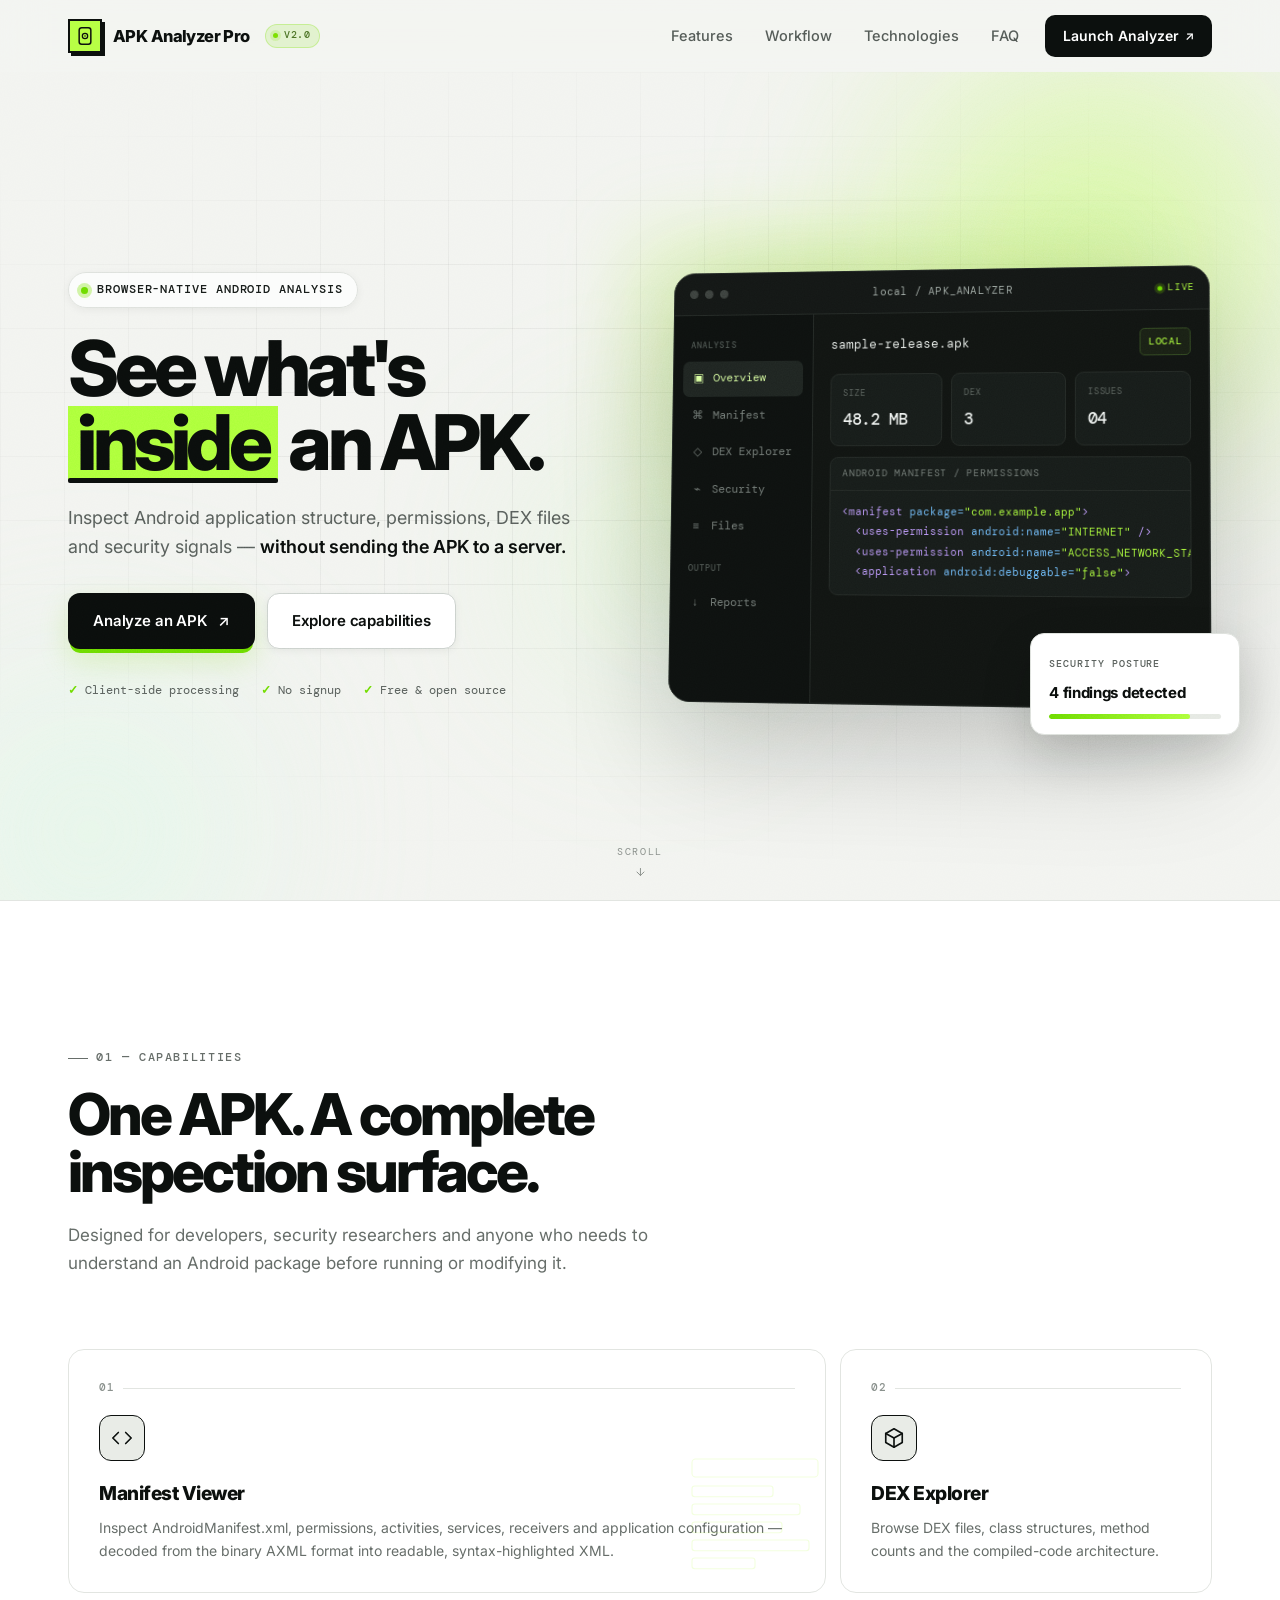
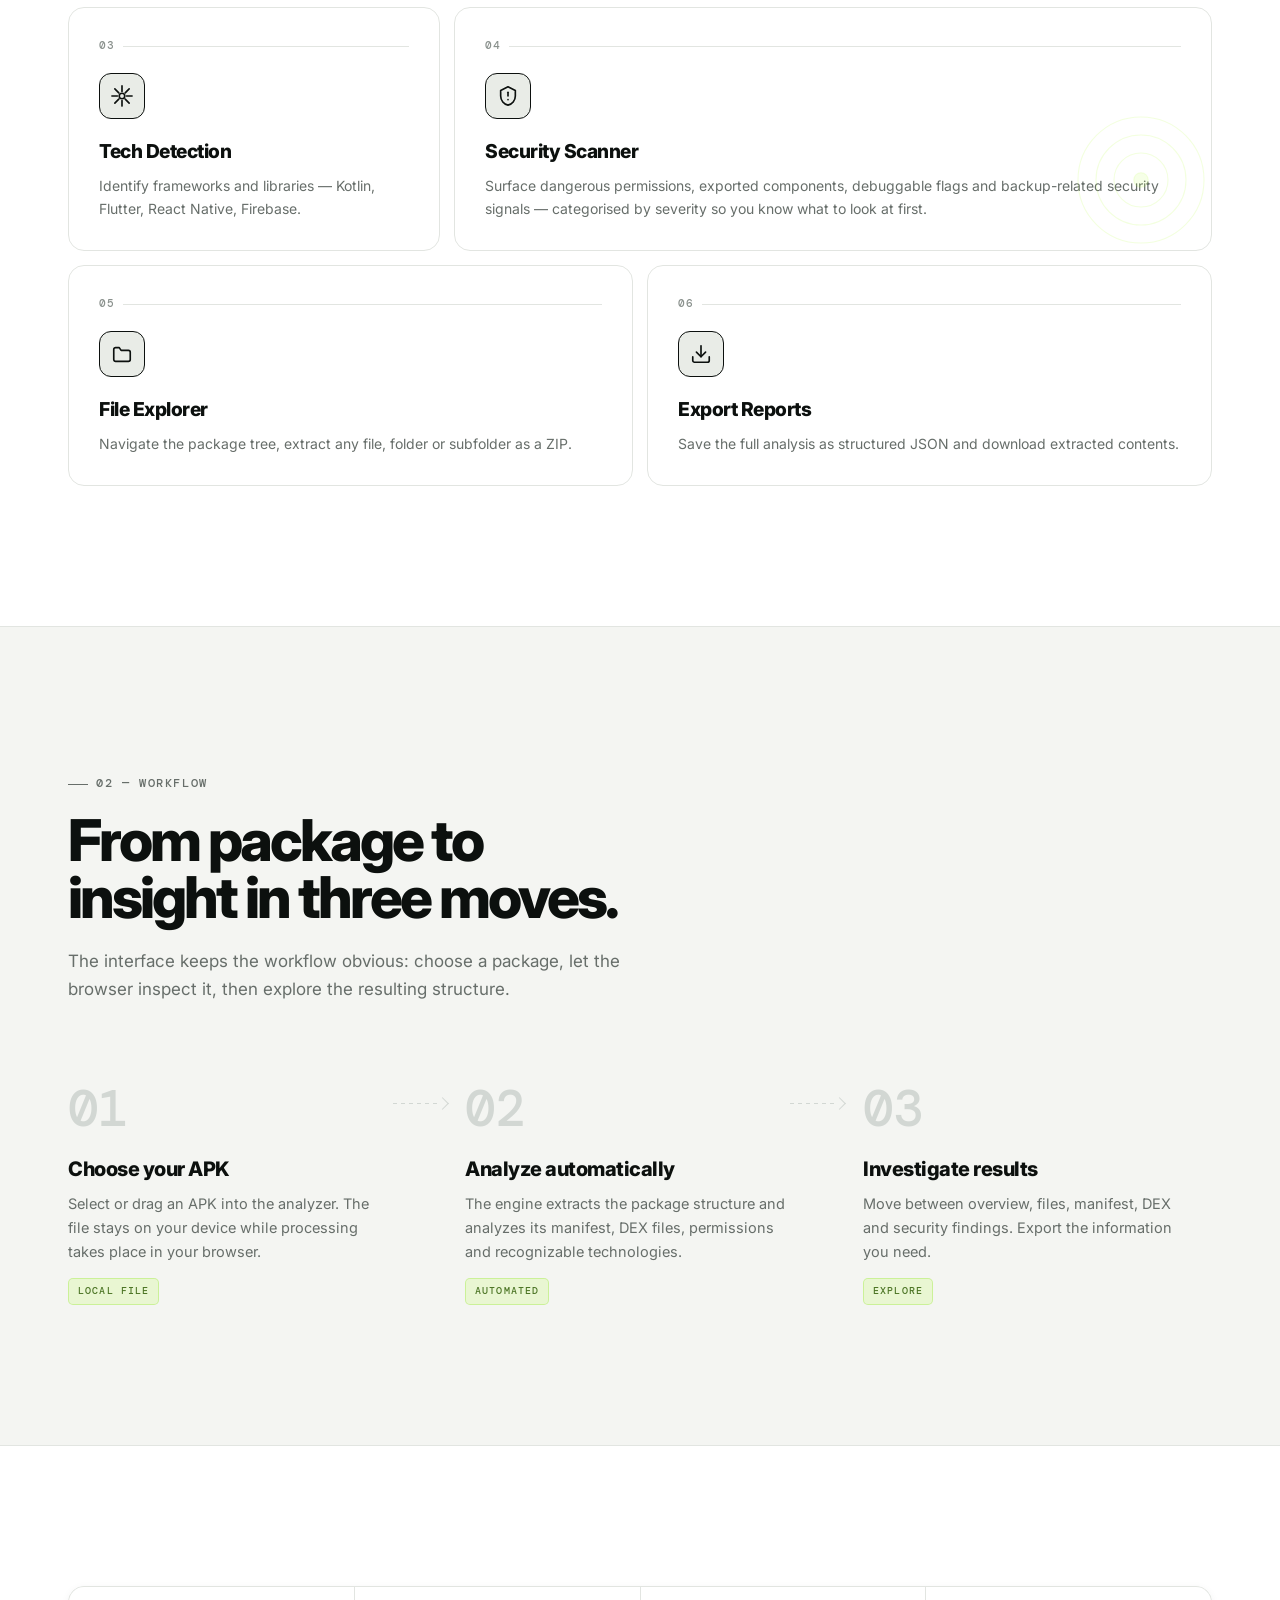
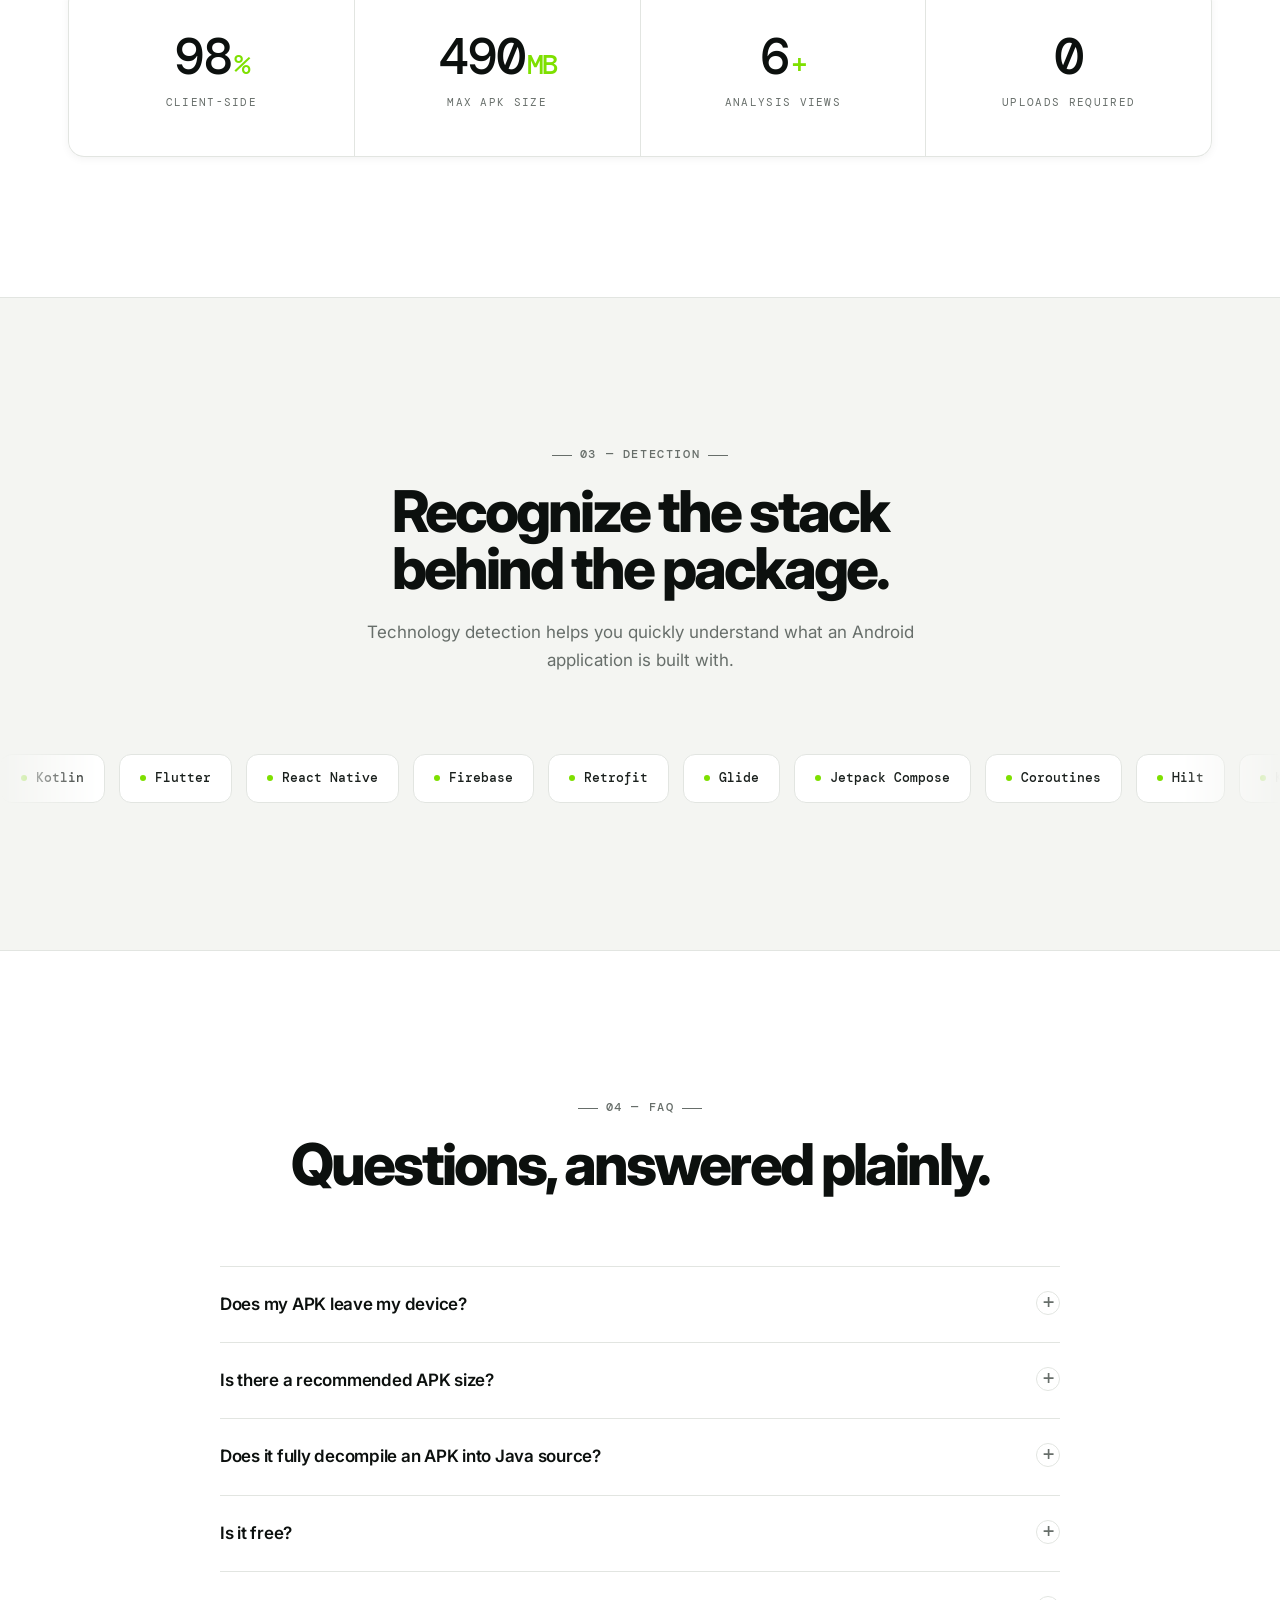
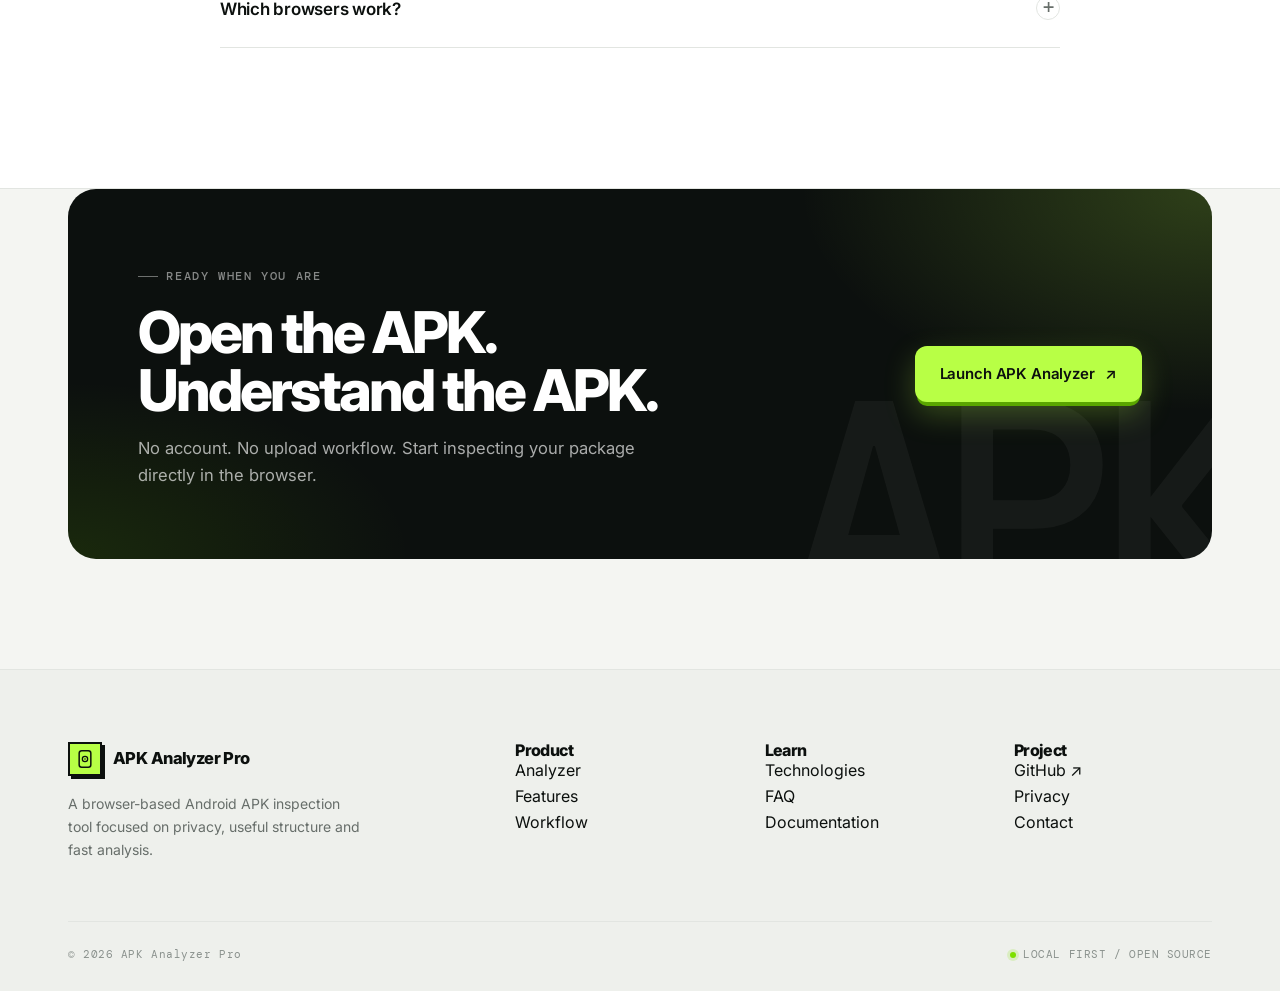
==== commit 17ecc8cd: "fixed issues ui and other" ====
--- a/index.html
+++ b/index.html
@@ -17,27 +17,30 @@
 *, *::before, *::after { box-sizing: border-box; margin: 0; padding: 0; }
 
 :root {
-  --bg: #f5f6f4;
+  --bg: #f4f5f2;
+  --bg-2: #eef0eb;
   --paper: #ffffff;
-  --ink: #0e1210;
+  --ink: #0c100e;
   --ink-2: #1a201d;
-  --muted: #69706d;
+  --muted: #676e6a;
   --muted-2: #8a918d;
-  --line: #e0e4e0;
+  --line: #e2e5e1;
   --line-2: #d2d7d3;
-  --soft: #ecefeb;
+  --soft: #e9ece7;
   --accent: #b8ff45;
   --accent-2: #7ee000;
-  --accent-glow: rgba(184, 255, 69, .35);
+  --accent-3: #5aa600;
+  --accent-glow: rgba(184, 255, 69, .38);
   --danger: #ff665c;
+  --info: #3d87e0;
   --radius-sm: 10px;
   --radius: 16px;
   --radius-lg: 22px;
   --radius-xl: 28px;
-  --shadow-sm: 0 2px 8px rgba(14,18,16,.06);
-  --shadow: 0 12px 40px rgba(14,18,16,.08);
-  --shadow-lg: 0 30px 80px rgba(14,18,16,.14);
-  --shadow-xl: 0 40px 120px rgba(14,18,16,.20);
+  --shadow-sm: 0 2px 8px rgba(12,16,14,.05);
+  --shadow: 0 12px 40px rgba(12,16,14,.08);
+  --shadow-lg: 0 30px 80px rgba(12,16,14,.14);
+  --shadow-xl: 0 40px 120px rgba(12,16,14,.20);
   --nav-h: 72px;
   --ease: cubic-bezier(.22, 1, .36, 1);
   --ease-back: cubic-bezier(.34, 1.56, .64, 1);
@@ -64,7 +67,18 @@
   position: relative;
 }
 
-/* Prevent scroll when mobile menu is open */
+/* Global noise texture for depth */
+body::before {
+  content: '';
+  position: fixed;
+  inset: 0;
+  pointer-events: none;
+  z-index: 1;
+  opacity: .4;
+  mix-blend-mode: overlay;
+  background-image: url("data:image/svg+xml,%3Csvg xmlns='http://www.w3.org/2000/svg' width='200' height='200'%3E%3Cfilter id='n'%3E%3CfeTurbulence type='fractalNoise' baseFrequency='0.85' numOctaves='2' stitchTiles='stitch'/%3E%3CfeColorMatrix values='0 0 0 0 0 0 0 0 0 0 0 0 0 0 0 0 0 0 0.5 0'/%3E%3C/filter%3E%3Crect width='100%25' height='100%25' filter='url(%23n)'/%3E%3C/svg%3E");
+}
+
 body.menu-open {
   overflow: hidden;
   touch-action: none;
@@ -88,15 +102,10 @@
   text-wrap: balance;
 }
 
-h1 { font-size: clamp(2.4rem, 6.5vw, 4.6rem); letter-spacing: -.055em; line-height: .98; }
-h2 { font-size: clamp(2rem, 4.5vw, 3.4rem); letter-spacing: -.05em; line-height: 1.02; }
+h1 { font-size: clamp(2.5rem, 7vw, 4.8rem); letter-spacing: -.058em; line-height: .96; }
+h2 { font-size: clamp(2rem, 4.6vw, 3.6rem); letter-spacing: -.052em; line-height: 1; }
 h3 { font-size: clamp(1.05rem, 1.6vw, 1.25rem); letter-spacing: -.025em; line-height: 1.3; }
 p { text-wrap: pretty; }
-
-.mono {
-  font-family: 'DM Mono', ui-monospace, monospace;
-  font-feature-settings: 'ss01';
-}
 
 /* ============================================
    LAYOUT
@@ -106,10 +115,12 @@
   max-width: var(--max);
   margin-inline: auto;
   padding-inline: var(--pad);
+  position: relative;
+  z-index: 2;
 }
 
 .section {
-  padding-block: clamp(72px, 10vw, 130px);
+  padding-block: clamp(80px, 11vw, 140px);
   position: relative;
 }
 
@@ -121,7 +132,7 @@
 
 .section-head {
   max-width: 720px;
-  margin-bottom: clamp(40px, 6vw, 64px);
+  margin-bottom: clamp(44px, 6vw, 72px);
 }
 
 .section-head.center {
@@ -134,12 +145,12 @@
   align-items: center;
   gap: 8px;
   font-family: 'DM Mono', monospace;
-  font-size: 12px;
+  font-size: 11.5px;
   font-weight: 500;
   text-transform: uppercase;
-  letter-spacing: .12em;
+  letter-spacing: .14em;
   color: var(--muted);
-  margin-bottom: 16px;
+  margin-bottom: 18px;
 }
 
 .eyebrow::before {
@@ -160,7 +171,7 @@
   color: var(--muted);
   font-size: clamp(15px, 1.4vw, 17px);
   line-height: 1.65;
-  margin-top: 18px;
+  margin-top: 20px;
   max-width: 580px;
 }
 
@@ -205,7 +216,7 @@
   inset: 0;
   background: linear-gradient(120deg, transparent 30%, rgba(184,255,69,.28) 50%, transparent 70%);
   transform: translateX(-100%);
-  transition: transform .7s var(--ease);
+  transition: transform .8s var(--ease);
   z-index: -1;
 }
 .btn-primary:hover::before { transform: translateX(100%); }
@@ -219,15 +230,8 @@
 .btn-secondary:hover {
   transform: translateY(-3px);
   border-color: var(--ink);
-  box-shadow: 0 12px 30px rgba(14,18,16,.10);
-}
-
-.btn-ghost {
-  background: transparent;
-  color: var(--ink);
-  padding: 12px 18px;
-}
-.btn-ghost:hover { background: rgba(14,18,16,.05); }
+  box-shadow: 0 12px 30px rgba(12,16,14,.10);
+}
 
 .btn-arrow { transition: transform .3s var(--ease); }
 .btn:hover .btn-arrow { transform: translate(3px, -3px); }
@@ -242,17 +246,14 @@
   height: var(--nav-h);
   display: flex;
   align-items: center;
-  /* IMPORTANT: no backdrop-filter directly on .nav — it would trap
-     position:fixed descendants (the mobile menu). The glass effect
-     lives on .nav-glass, a leaf node, so it's safe. */
 }
 
 .nav-glass {
   position: absolute;
   inset: 0;
-  background: rgba(245, 246, 244, .78);
-  backdrop-filter: blur(20px) saturate(180%);
-  -webkit-backdrop-filter: blur(20px) saturate(180%);
+  background: rgba(244, 245, 242, .76);
+  backdrop-filter: blur(22px) saturate(180%);
+  -webkit-backdrop-filter: blur(22px) saturate(180%);
   border-bottom: 1px solid transparent;
   transition: background .35s var(--ease), border-color .35s var(--ease),
               box-shadow .35s var(--ease), opacity .3s var(--ease);
@@ -261,12 +262,11 @@
 }
 
 .nav.scrolled .nav-glass {
-  background: rgba(245, 246, 244, .92);
+  background: rgba(244, 245, 242, .92);
   border-bottom-color: var(--line);
-  box-shadow: 0 4px 24px rgba(14,18,16,.05);
-}
-
-/* Hide glass behind full-screen menu */
+  box-shadow: 0 4px 24px rgba(12,16,14,.05);
+}
+
 body.menu-open .nav-glass {
   opacity: 0;
   border-bottom-color: transparent;
@@ -302,11 +302,38 @@
   box-shadow: 3px 3px 0 var(--ink);
   transition: transform .4s var(--ease-back);
   flex-shrink: 0;
+  position: relative;
 }
 .brand:hover .brand-mark { transform: rotate(-8deg) scale(1.05); }
 .brand-mark svg { width: 20px; height: 20px; }
 
-/* Desktop links */
+/* Tiny live status dot next to brand */
+.brand-status {
+  display: inline-flex;
+  align-items: center;
+  gap: 6px;
+  padding: 3px 8px 3px 7px;
+  border-radius: 999px;
+  background: rgba(126,224,0,.14);
+  border: 1px solid rgba(126,224,0,.28);
+  font-family: 'DM Mono', monospace;
+  font-size: 9.5px;
+  font-weight: 500;
+  color: #4d7526;
+  letter-spacing: .08em;
+  text-transform: uppercase;
+  margin-left: 4px;
+}
+.brand-status::before {
+  content: '';
+  width: 5px;
+  height: 5px;
+  border-radius: 50%;
+  background: var(--accent-2);
+  box-shadow: 0 0 0 3px rgba(126,224,0,.18);
+  animation: ping 2s ease-out infinite;
+}
+
 .nav-links {
   display: flex;
   align-items: center;
@@ -320,10 +347,26 @@
   border-radius: 9px;
   color: #565d59;
   transition: color .2s, background .2s;
+  position: relative;
 }
 .nav-links > a:not(.nav-cta):hover {
   color: var(--ink);
-  background: rgba(14,18,16,.05);
+  background: rgba(12,16,14,.05);
+}
+.nav-links > a:not(.nav-cta)::after {
+  content: '';
+  position: absolute;
+  left: 14px; right: 14px;
+  bottom: 6px;
+  height: 1.5px;
+  background: var(--accent-2);
+  transform: scaleX(0);
+  transform-origin: left;
+  transition: transform .3s var(--ease);
+  border-radius: 2px;
+}
+.nav-links > a:not(.nav-cta):hover::after {
+  transform: scaleX(1);
 }
 
 .nav-cta {
@@ -335,13 +378,16 @@
   font-weight: 600;
   font-size: 14px;
   transition: transform .25s var(--ease-back), box-shadow .25s;
+  display: inline-flex;
+  align-items: center;
+  gap: 6px;
 }
 .nav-cta:hover {
   transform: translateY(-2px);
-  box-shadow: 0 8px 20px rgba(14,18,16,.25);
-}
-
-/* Hamburger toggle — hidden on desktop */
+  box-shadow: 0 8px 20px rgba(12,16,14,.25);
+}
+
+/* Hamburger toggle */
 .nav-toggle {
   display: none;
   flex-direction: column;
@@ -371,31 +417,20 @@
   border-radius: 2px;
   transform-origin: center;
   transition: transform .4s var(--ease), opacity .25s var(--ease),
-              background .3s var(--ease), width .3s var(--ease);
-}
-
-/* Hamburger → X morph */
+              background .3s var(--ease);
+}
+
 body.menu-open .nav-toggle {
   background: var(--ink);
   border-color: var(--ink);
 }
-body.menu-open .nav-toggle span {
-  background: var(--accent);
-}
-body.menu-open .nav-toggle span:nth-child(1) {
-  transform: translateY(7px) rotate(45deg);
-}
-body.menu-open .nav-toggle span:nth-child(2) {
-  opacity: 0;
-  transform: scaleX(0);
-}
-body.menu-open .nav-toggle span:nth-child(3) {
-  transform: translateY(-7px) rotate(-45deg);
-}
+body.menu-open .nav-toggle span { background: var(--accent); }
+body.menu-open .nav-toggle span:nth-child(1) { transform: translateY(7px) rotate(45deg); }
+body.menu-open .nav-toggle span:nth-child(2) { opacity: 0; transform: scaleX(0); }
+body.menu-open .nav-toggle span:nth-child(3) { transform: translateY(-7px) rotate(-45deg); }
 
 /* ============================================
-   FULL-SCREEN MOBILE MENU
-   (sibling of .nav — escapes any containing block)
+   MOBILE MENU
    ============================================ */
 .mobile-menu {
   position: fixed;
@@ -403,7 +438,7 @@
   width: 100vw;
   height: 100vh;
   height: 100dvh;
-  z-index: 400; /* below nav (500) so brand + toggle float on top */
+  z-index: 400;
   opacity: 0;
   visibility: hidden;
   pointer-events: none;
@@ -423,18 +458,16 @@
   inset: 0;
   background-color: var(--bg);
   background-image:
-    radial-gradient(circle at 50% -10%, rgba(184,255,69,.22), transparent 55%),
+    radial-gradient(circle at 50% -10%, rgba(184,255,69,.24), transparent 55%),
     radial-gradient(circle at 100% 100%, rgba(126,224,0,.10), transparent 50%),
-    linear-gradient(rgba(14,18,16,.04) 1px, transparent 1px),
-    linear-gradient(90deg, rgba(14,18,16,.04) 1px, transparent 1px);
+    linear-gradient(rgba(12,16,14,.04) 1px, transparent 1px),
+    linear-gradient(90deg, rgba(12,16,14,.04) 1px, transparent 1px);
   background-size: auto, auto, 56px 56px, 56px 56px;
   transform: scale(1.06);
   transition: transform .6s var(--ease);
 }
 
-.mobile-menu.open .mobile-menu-bg {
-  transform: scale(1);
-}
+.mobile-menu.open .mobile-menu-bg { transform: scale(1); }
 
 .mobile-menu-content {
   position: relative;
@@ -474,25 +507,22 @@
   transform: translateY(0);
 }
 
-/* Staggered entrance */
 .mobile-menu.open .mobile-link:nth-child(1) { transition-delay: .10s; }
 .mobile-menu.open .mobile-link:nth-child(2) { transition-delay: .16s; }
 .mobile-menu.open .mobile-link:nth-child(3) { transition-delay: .22s; }
 .mobile-menu.open .mobile-link:nth-child(4) { transition-delay: .28s; }
 .mobile-menu.open .mobile-link:nth-child(5) { transition-delay: .36s; }
 
-/* Staggered exit (when closing) */
 .mobile-menu:not(.open) .mobile-link {
   transition-delay: 0s;
   transition-duration: .25s;
 }
 
 .mobile-link:active {
-  background: rgba(14,18,16,.07);
+  background: rgba(12,16,14,.07);
   transform: translateY(0) scale(.98);
 }
 
-/* CTA variant inside mobile menu */
 .mobile-link-cta {
   margin-top: 18px;
   background: var(--ink);
@@ -508,10 +538,7 @@
   transform: translateY(0) scale(.98);
 }
 
-/* Hide mobile menu entirely on desktop */
-@media (min-width: 901px) {
-  .mobile-menu { display: none; }
-}
+@media (min-width: 901px) { .mobile-menu { display: none; } }
 
 /* ============================================
    HERO
@@ -522,7 +549,7 @@
   min-height: calc(100dvh - var(--nav-h));
   display: flex;
   align-items: center;
-  padding-block: clamp(40px, 6vw, 80px);
+  padding-block: clamp(48px, 7vw, 96px);
   overflow: hidden;
   isolation: isolate;
 }
@@ -539,40 +566,47 @@
   position: absolute;
   inset: 0;
   background-image:
-    linear-gradient(rgba(14,18,16,.045) 1px, transparent 1px),
-    linear-gradient(90deg, rgba(14,18,16,.045) 1px, transparent 1px);
+    linear-gradient(rgba(12,16,14,.045) 1px, transparent 1px),
+    linear-gradient(90deg, rgba(12,16,14,.045) 1px, transparent 1px);
   background-size: clamp(40px, 6vw, 64px) clamp(40px, 6vw, 64px);
   -webkit-mask-image: radial-gradient(ellipse 90% 70% at 50% 45%, #000 30%, transparent 75%);
   mask-image: radial-gradient(ellipse 90% 70% at 50% 45%, #000 30%, transparent 75%);
   animation: gridDrift 60s linear infinite;
 }
 
-@keyframes gridDrift {
-  to { background-position: 64px 64px; }
-}
+@keyframes gridDrift { to { background-position: 64px 64px; } }
 
 .hero-orb {
   position: absolute;
   border-radius: 50%;
-  filter: blur(80px);
+  filter: blur(90px);
   opacity: .55;
   will-change: transform;
 }
 .hero-orb-1 {
-  width: clamp(280px, 40vw, 520px);
+  width: clamp(320px, 44vw, 580px);
   aspect-ratio: 1;
   background: radial-gradient(circle, var(--accent) 0%, transparent 70%);
-  top: -10%;
-  right: -5%;
+  top: -12%;
+  right: -8%;
   animation: orbFloat 18s ease-in-out infinite;
 }
 .hero-orb-2 {
-  width: clamp(240px, 32vw, 420px);
+  width: clamp(260px, 34vw, 460px);
   aspect-ratio: 1;
   background: radial-gradient(circle, #d4ffe4 0%, transparent 70%);
-  bottom: -15%;
-  left: -8%;
+  bottom: -18%;
+  left: -10%;
   animation: orbFloat 24s ease-in-out infinite reverse;
+}
+.hero-orb-3 {
+  width: clamp(200px, 26vw, 340px);
+  aspect-ratio: 1;
+  background: radial-gradient(circle, #c9ffb3 0%, transparent 70%);
+  top: 40%;
+  left: 38%;
+  opacity: .35;
+  animation: orbFloat 30s ease-in-out infinite;
 }
 
 @keyframes orbFloat {
@@ -596,7 +630,7 @@
   align-items: center;
   gap: 9px;
   padding: 8px 14px 8px 12px;
-  background: rgba(255,255,255,.7);
+  background: rgba(255,255,255,.75);
   border: 1px solid var(--line);
   border-radius: 999px;
   font-family: 'DM Mono', monospace;
@@ -605,7 +639,7 @@
   text-transform: uppercase;
   letter-spacing: .08em;
   color: var(--ink-2);
-  margin-bottom: 22px;
+  margin-bottom: 24px;
   backdrop-filter: blur(8px);
   box-shadow: var(--shadow-sm);
 }
@@ -633,7 +667,7 @@
   100% { transform: scale(2.4); opacity: 0; }
 }
 
-.hero h1 { margin-bottom: 22px; }
+.hero h1 { margin-bottom: 24px; }
 
 .hero h1 .accent {
   position: relative;
@@ -645,20 +679,21 @@
 .hero h1 .accent::after {
   content: '';
   position: absolute;
-  left: 0; right: 0; bottom: -2px;
-  height: 4px;
+  left: 0; right: 0; bottom: -3px;
+  height: 5px;
   background: var(--ink);
   transform: scaleX(0);
   transform-origin: left;
   animation: underlineIn 1s var(--ease) .6s forwards;
+  border-radius: 2px;
 }
 @keyframes underlineIn { to { transform: scaleX(1); } }
 
 .hero-copy {
-  font-size: clamp(15px, 1.35vw, 18px);
+  font-size: clamp(15.5px, 1.4vw, 18.5px);
   line-height: 1.6;
   color: var(--muted);
-  margin-bottom: 30px;
+  margin-bottom: 32px;
   max-width: 540px;
 }
 .hero-copy strong { color: var(--ink); font-weight: 600; }
@@ -667,13 +702,13 @@
   display: flex;
   gap: 12px;
   flex-wrap: wrap;
-  margin-bottom: 30px;
+  margin-bottom: 32px;
 }
 
 .trust {
   display: flex;
   flex-wrap: wrap;
-  gap: 10px 20px;
+  gap: 10px 22px;
   color: var(--muted);
   font-family: 'DM Mono', monospace;
   font-size: 12px;
@@ -705,7 +740,7 @@
 
 .preview-wrap:hover .preview {
   transform: rotateY(0) rotateX(0) scale(1);
-  box-shadow: 0 50px 120px rgba(14,18,16,.28), 0 0 0 1px rgba(184,255,69,.15) inset;
+  box-shadow: 0 50px 120px rgba(12,16,14,.28), 0 0 0 1px rgba(184,255,69,.15) inset;
 }
 
 .preview-glow {
@@ -728,6 +763,7 @@
   color: #8f9993;
   font-family: 'DM Mono', monospace;
   font-size: 11px;
+  position: relative;
 }
 .pdot { width: 9px; height: 9px; border-radius: 50%; background: #454b47; }
 .preview-title {
@@ -735,6 +771,29 @@
   transform: translateX(-18px);
   color: #aeb7b2;
   letter-spacing: .02em;
+}
+.preview-live {
+  position: absolute;
+  right: 14px;
+  top: 50%;
+  transform: translateY(-50%);
+  display: inline-flex;
+  align-items: center;
+  gap: 5px;
+  font-family: 'DM Mono', monospace;
+  font-size: 9.5px;
+  color: var(--accent);
+  letter-spacing: .08em;
+  text-transform: uppercase;
+}
+.preview-live::before {
+  content: '';
+  width: 5px;
+  height: 5px;
+  border-radius: 50%;
+  background: var(--accent-2);
+  box-shadow: 0 0 0 3px rgba(126,224,0,.22);
+  animation: ping 2s ease-out infinite;
 }
 
 .app {
@@ -772,10 +831,7 @@
   transition: background .2s, color .2s;
   cursor: default;
 }
-.side-item.active {
-  background: #242b27;
-  color: #dfffad;
-}
+.side-item.active { background: #242b27; color: #dfffad; }
 .side-item:not(.active):hover { background: #1a201d; color: #b0bdb6; }
 .side-icon { width: 14px; text-align: center; flex-shrink: 0; }
 
@@ -870,7 +926,7 @@
   bottom: -26px;
   background: var(--paper);
   border: 1px solid var(--line);
-  box-shadow: 0 20px 50px rgba(14,18,16,.16);
+  box-shadow: 0 20px 50px rgba(12,16,14,.16);
   padding: 15px 18px;
   border-radius: 14px;
   width: 210px;
@@ -912,75 +968,174 @@
 }
 .meter.in-view i { width: 82%; }
 
+/* Small "scroll" hint at bottom of hero */
+.scroll-hint {
+  position: absolute;
+  bottom: 22px;
+  left: 50%;
+  transform: translateX(-50%);
+  display: inline-flex;
+  flex-direction: column;
+  align-items: center;
+  gap: 6px;
+  font-family: 'DM Mono', monospace;
+  font-size: 9.5px;
+  color: var(--muted);
+  letter-spacing: .16em;
+  text-transform: uppercase;
+  opacity: .65;
+  animation: scrollHintFade 3s ease-in-out infinite;
+  pointer-events: none;
+  z-index: 2;
+}
+.scroll-hint svg { width: 12px; height: 12px; }
+@keyframes scrollHintFade {
+  0%, 100% { transform: translate(-50%, 0); opacity: .65; }
+  50% { transform: translate(-50%, 6px); opacity: .25; }
+}
+
 /* ============================================
-   FEATURES
+   BENTO FEATURES
    ============================================ */
-.features {
+.bento {
   display: grid;
-  grid-template-columns: repeat(3, minmax(0, 1fr));
-  border-top: 1px solid var(--line);
-  border-left: 1px solid var(--line);
+  grid-template-columns: repeat(6, minmax(0, 1fr));
+  gap: 14px;
+}
+
+.bento-card {
+  position: relative;
+  background: var(--paper);
+  border: 1px solid var(--line);
   border-radius: var(--radius);
+  padding: clamp(22px, 2.5vw, 30px);
   overflow: hidden;
-  background: var(--paper);
-  box-shadow: var(--shadow-sm);
-}
-
-.feature {
-  padding: clamp(24px, 3vw, 34px);
-  border-right: 1px solid var(--line);
-  border-bottom: 1px solid var(--line);
-  background: var(--paper);
-  transition: background .35s var(--ease), transform .35s var(--ease);
-  position: relative;
-  overflow: hidden;
+  transition: border-color .35s var(--ease), transform .35s var(--ease), box-shadow .35s var(--ease);
+  display: flex;
+  flex-direction: column;
   min-width: 0;
 }
-
-.feature::before {
+.bento-card::before {
   content: '';
   position: absolute;
   inset: 0;
-  background: linear-gradient(135deg, rgba(184,255,69,.08), transparent 60%);
+  background: linear-gradient(135deg, rgba(184,255,69,.07), transparent 55%);
   opacity: 0;
-  transition: opacity .35s;
+  transition: opacity .4s var(--ease);
   pointer-events: none;
 }
-.feature:hover {
-  background: #fbfff3;
-  z-index: 1;
-}
-.feature:hover::before { opacity: 1; }
-
-.feature-num {
-  font-family: 'DM Mono', monospace;
-  font-size: 11px;
+.bento-card:hover {
+  border-color: var(--line-2);
+  transform: translateY(-4px);
+  box-shadow: 0 24px 60px rgba(12,16,14,.10);
+}
+.bento-card:hover::before { opacity: 1; }
+
+/* Layout: 2 featured + 4 small */
+.bento-featured { grid-column: span 3; }
+.bento-small { grid-column: span 3; }
+
+.bento-num {
+  font-family: 'DM Mono', monospace;
+  font-size: 10.5px;
   font-weight: 500;
   color: var(--muted-2);
-  margin-bottom: 22px;
   letter-spacing: .1em;
-}
-.feature-icon {
-  width: 44px;
-  height: 44px;
+  margin-bottom: 18px;
+  display: flex;
+  align-items: center;
+  gap: 8px;
+}
+.bento-num::after {
+  content: '';
+  flex: 1;
+  height: 1px;
+  background: var(--line);
+}
+
+.bento-icon {
+  width: 46px;
+  height: 46px;
   border: 1.5px solid var(--ink);
-  border-radius: 11px;
+  border-radius: 12px;
   display: grid;
   place-items: center;
   margin-bottom: 20px;
   background: var(--soft);
-  font-size: 18px;
   transition: background .4s var(--ease-back), transform .4s var(--ease-back);
-}
-.feature:hover .feature-icon {
+  flex-shrink: 0;
+  position: relative;
+}
+.bento-icon svg {
+  width: 22px;
+  height: 22px;
+  color: var(--ink);
+  transition: transform .35s var(--ease);
+}
+.bento-card:hover .bento-icon {
   background: var(--accent);
-  transform: rotate(-8deg) scale(1.08);
-}
-.feature h3 { margin: 0 0 10px; }
-.feature p {
+  transform: rotate(-6deg) scale(1.05);
+}
+.bento-card:hover .bento-icon svg {
+  transform: scale(1.05);
+}
+
+.bento-card h3 {
+  font-size: clamp(1.05rem, 1.5vw, 1.2rem);
+  margin-bottom: 10px;
+  letter-spacing: -.025em;
+}
+.bento-card p {
   color: var(--muted);
   font-size: 14px;
   line-height: 1.65;
+  flex: 1;
+}
+
+/* Featured card gets an accent ribbon and mini visual */
+.bento-featured { grid-column: span 4; padding: clamp(26px, 3vw, 36px); }
+.bento-featured h3 { font-size: clamp(1.2rem, 1.8vw, 1.4rem); }
+.bento-featured p { font-size: 14.5px; }
+
+/* Visual decoration inside featured cards */
+.bento-visual {
+  position: absolute;
+  right: -20px;
+  bottom: -20px;
+  width: 180px;
+  height: 180px;
+  opacity: .5;
+  pointer-events: none;
+}
+.bento-visual svg { width: 100%; height: 100%; }
+
+/* Layout plan for 6 features:
+   Row 1: [Manifest 4 col] [Tech 2 col]  → wait, we said 2 featured + 4 small
+   Let's make it:
+   Row 1: [Manifest Featured (4)] [DEX Small (2)]
+   Row 2: [Security Featured (4)] [Tech Small (2)]
+   Row 3: [Files Small (3)] [Export Small (3)]
+   Hmm, actually let's simplify: 3 rows x 2 pattern with mixed widths
+*/
+.bento { grid-template-columns: repeat(6, minmax(0, 1fr)); }
+
+.bento-card:nth-child(1) { grid-column: span 4; }  /* Manifest - large */
+.bento-card:nth-child(2) { grid-column: span 2; }  /* DEX - small */
+.bento-card:nth-child(3) { grid-column: span 2; }  /* Tech - small */
+.bento-card:nth-child(4) { grid-column: span 4; }  /* Security - large */
+.bento-card:nth-child(5) { grid-column: span 3; }  /* Files - medium */
+.bento-card:nth-child(6) { grid-column: span 3; }  /* Export - medium */
+
+@media (max-width: 900px) {
+  .bento { grid-template-columns: repeat(2, minmax(0, 1fr)); }
+  .bento-card:nth-child(n) { grid-column: span 1; }
+  .bento-card:nth-child(1),
+  .bento-card:nth-child(4) { grid-column: span 2; }
+}
+
+@media (max-width: 600px) {
+  .bento { grid-template-columns: 1fr; }
+  .bento-card:nth-child(n) { grid-column: span 1; }
 }
 
 /* ============================================
@@ -993,11 +1148,15 @@
   position: relative;
 }
 
-.step { position: relative; min-width: 0; }
+.step {
+  position: relative;
+  min-width: 0;
+  padding-top: 8px;
+}
 .step:not(:last-child)::after {
   content: '';
   position: absolute;
-  top: 22px;
+  top: 28px;
   right: calc(-1 * clamp(14px, 2vw, 24px));
   width: clamp(28px, 4vw, 48px);
   height: 1px;
@@ -1006,7 +1165,7 @@
 .step:not(:last-child)::before {
   content: '';
   position: absolute;
-  top: 18px;
+  top: 24px;
   right: calc(-1 * clamp(14px, 2vw, 24px) - 6px);
   width: 9px;
   height: 9px;
@@ -1024,6 +1183,8 @@
   margin-bottom: 22px;
   transition: color .4s var(--ease);
   letter-spacing: -.02em;
+  position: relative;
+  display: inline-block;
 }
 .step:hover .step-number { color: var(--accent-2); }
 
@@ -1063,20 +1224,35 @@
 }
 .stat-block {
   background: var(--paper);
-  padding: clamp(24px, 3.5vw, 40px) clamp(18px, 2.5vw, 32px);
+  padding: clamp(26px, 3.6vw, 44px) clamp(18px, 2.5vw, 32px);
   text-align: center;
   transition: background .3s;
   min-width: 0;
+  position: relative;
+  overflow: hidden;
+}
+.stat-block::after {
+  content: '';
+  position: absolute;
+  left: 50%;
+  bottom: 0;
+  width: 0;
+  height: 2px;
+  background: linear-gradient(90deg, transparent, var(--accent-2), transparent);
+  transform: translateX(-50%);
+  transition: width .5s var(--ease);
 }
 .stat-block:hover { background: #fbfff3; }
+.stat-block:hover::after { width: 80%; }
+
 .stat-value {
   font-family: 'DM Mono', monospace;
-  font-size: clamp(2rem, 4vw, 3rem);
+  font-size: clamp(2.2rem, 4.2vw, 3.2rem);
   font-weight: 500;
   letter-spacing: -.04em;
   color: var(--ink);
   line-height: 1;
-  margin-bottom: 10px;
+  margin-bottom: 12px;
   display: inline-flex;
   align-items: baseline;
   gap: 2px;
@@ -1108,7 +1284,7 @@
   display: flex;
   gap: 14px;
   width: max-content;
-  animation: marquee 38s linear infinite;
+  animation: marquee 42s linear infinite;
 }
 .tech-marquee:hover .tech-track { animation-play-state: paused; }
 
@@ -1139,7 +1315,8 @@
   transform: translateY(-3px);
 }
 .tech-pill .dot-accent {
-  width: 6px; height: 6px;
+  width: 6px;
+  height: 6px;
   border-radius: 50%;
   background: var(--accent-2);
   flex-shrink: 0;
@@ -1148,14 +1325,14 @@
 /* ============================================
    FAQ
    ============================================ */
-.faq { max-width: 820px; margin-inline: auto; }
+.faq { max-width: 840px; margin-inline: auto; }
 .faq details {
   border-top: 1px solid var(--line);
-  padding: 22px 0;
+  padding: 24px 0;
   transition: padding .3s;
 }
 .faq details:last-child { border-bottom: 1px solid var(--line); }
-.faq details[open] { padding-bottom: 26px; }
+.faq details[open] { padding-bottom: 28px; }
 
 .faq summary {
   cursor: pointer;
@@ -1181,18 +1358,26 @@
   line-height: 1;
   transition: transform .35s var(--ease), color .2s;
   flex-shrink: 0;
+  width: 24px;
+  height: 24px;
+  display: grid;
+  place-items: center;
+  border-radius: 50%;
+  border: 1px solid var(--line);
 }
 .faq details[open] summary::after {
   content: '−';
   transform: rotate(180deg);
   color: var(--accent-2);
+  border-color: var(--accent-2);
+  background: rgba(184,255,69,.14);
 }
 .faq p {
   color: var(--muted);
   font-size: 14.5px;
   line-height: 1.7;
   max-width: 680px;
-  margin-top: 14px;
+  margin-top: 16px;
   animation: fadeUp .4s var(--ease);
 }
 @keyframes fadeUp {
@@ -1203,13 +1388,13 @@
 /* ============================================
    CTA
    ============================================ */
-.cta-section { padding-block: 0 clamp(60px, 8vw, 100px); }
+.cta-section { padding-block: 0 clamp(70px, 9vw, 110px); }
 .cta-box {
   position: relative;
   background: var(--ink);
   color: #fff;
   border-radius: var(--radius-xl);
-  padding: clamp(36px, 5vw, 68px);
+  padding: clamp(40px, 5.5vw, 76px);
   display: flex;
   justify-content: space-between;
   align-items: center;
@@ -1222,20 +1407,20 @@
   position: absolute;
   inset: 0;
   background:
-    radial-gradient(ellipse 60% 100% at 100% 0%, rgba(184,255,69,.18), transparent 60%),
-    radial-gradient(ellipse 50% 80% at 0% 100%, rgba(126,224,0,.10), transparent 60%);
+    radial-gradient(ellipse 60% 100% at 100% 0%, rgba(184,255,69,.20), transparent 60%),
+    radial-gradient(ellipse 50% 80% at 0% 100%, rgba(126,224,0,.12), transparent 60%);
   z-index: -1;
 }
 .cta-box::after {
   content: 'APK';
   position: absolute;
-  right: -30px;
-  bottom: -80px;
-  font-family: 'DM Mono', monospace;
-  font-size: clamp(160px, 22vw, 260px);
+  right: -40px;
+  bottom: -100px;
+  font-family: 'DM Mono', monospace;
+  font-size: clamp(180px, 24vw, 300px);
   font-weight: 500;
   line-height: 1;
-  color: rgba(255,255,255,.04);
+  color: rgba(255,255,255,.045);
   pointer-events: none;
   z-index: -1;
   letter-spacing: -.08em;
@@ -1255,12 +1440,12 @@
 .cta-box .btn-primary {
   background: var(--accent);
   color: var(--ink);
-  box-shadow: 0 6px 0 -2px #5aa600, 0 12px 30px rgba(184,255,69,.25);
+  box-shadow: 0 6px 0 -2px var(--accent-3), 0 12px 30px rgba(184,255,69,.25);
   flex-shrink: 0;
 }
 .cta-box .btn-primary:hover {
   transform: translateY(-3px);
-  box-shadow: 0 9px 0 -2px #5aa600, 0 20px 45px rgba(184,255,69,.35);
+  box-shadow: 0 9px 0 -2px var(--accent-3), 0 20px 45px rgba(184,255,69,.35);
 }
 .cta-box .btn-primary::before {
   background: linear-gradient(120deg, transparent 30%, rgba(255,255,255,.4) 50%, transparent 70%);
@@ -1272,7 +1457,7 @@
 footer {
   border-top: 1px solid var(--line);
   padding-block: clamp(48px, 6vw, 72px) 28px;
-  background: #f0f2ef;
+  background: #eef0ec;
 }
 .footer-grid {
   display: grid;
@@ -1316,6 +1501,19 @@
   font-family: 'DM Mono', monospace;
   font-size: 11px;
   letter-spacing: .05em;
+}
+.footer-status {
+  display: inline-flex;
+  align-items: center;
+  gap: 7px;
+}
+.footer-status::before {
+  content: '';
+  width: 6px;
+  height: 6px;
+  border-radius: 50%;
+  background: var(--accent-2);
+  box-shadow: 0 0 0 3px rgba(126,224,0,.18);
 }
 
 /* ============================================
@@ -1346,16 +1544,15 @@
   .hero { min-height: auto; padding-block: clamp(48px, 8vw, 80px); }
   .preview { transform: rotateY(0) rotateX(0) scale(1); }
   .float-card { right: 16px; bottom: -22px; }
+  .scroll-hint { display: none; }
 }
 
 @media (max-width: 900px) {
   :root { --nav-h: 64px; }
 
-  /* Show hamburger, hide desktop links */
   .nav-toggle { display: flex; }
   .nav-links { display: none; }
 
-  .features { grid-template-columns: repeat(2, minmax(0, 1fr)); }
   .stats-strip { grid-template-columns: repeat(2, minmax(0, 1fr)); }
 }
 
@@ -1381,6 +1578,7 @@
   .stat { padding: 10px; }
   .stat b { font-size: 14.5px; }
   .code { font-size: 9.5px; padding: 10px; }
+  .preview-live { display: none; }
 
   .float-card {
     position: relative;
@@ -1404,13 +1602,14 @@
   .section-head.center { text-align: left; }
   .section-head.center .eyebrow::after { display: none; }
   .section-head.center p { margin-inline: 0; }
+
+  .brand-status { display: none; }
 }
 
 @media (max-width: 480px) {
-  .features { grid-template-columns: 1fr; }
   .stats-strip { grid-template-columns: 1fr 1fr; }
-  .stat-block { padding: 22px 14px; }
-  .stat-value { font-size: 1.9rem; }
+  .stat-block { padding: 24px 16px; }
+  .stat-value { font-size: 2rem; }
   .footer-grid { grid-template-columns: 1fr; }
   .footer-bottom { flex-direction: column; align-items: flex-start; }
   .app { grid-template-columns: 100px minmax(0, 1fr); min-height: 320px; }
@@ -1435,6 +1634,7 @@
     scroll-behavior: auto !important;
   }
   .reveal { opacity: 1; transform: none; }
+  .scroll-hint { display: none; }
 }
 </style>
 </head>
@@ -1453,25 +1653,24 @@
         </svg>
       </span>
       APK Analyzer Pro
+      <span class="brand-status">v2.0</span>
     </a>
 
-    <!-- Desktop links -->
     <div class="nav-links">
       <a href="#features">Features</a>
       <a href="#workflow">Workflow</a>
       <a href="#technologies">Technologies</a>
       <a href="#faq">FAQ</a>
-      <a class="nav-cta" href="apk-analyzer.html">Launch Analyzer ↗</a>
+      <a class="nav-cta" href="apk-analyzer.html">Launch Analyzer <span style="font-size:12px">↗</span></a>
     </div>
 
-    <!-- Hamburger (mobile only) -->
     <button class="nav-toggle" id="navToggle" aria-label="Open menu" aria-expanded="false" aria-controls="mobileMenu">
       <span></span><span></span><span></span>
     </button>
   </div>
 </nav>
 
-<!-- ============ FULL-SCREEN MOBILE MENU (sibling of nav) ============ -->
+<!-- ============ MOBILE MENU ============ -->
 <div class="mobile-menu" id="mobileMenu" aria-hidden="true">
   <div class="mobile-menu-bg" aria-hidden="true"></div>
   <div class="mobile-menu-content">
@@ -1491,6 +1690,7 @@
       <div class="hero-grid-lines"></div>
       <div class="hero-orb hero-orb-1"></div>
       <div class="hero-orb hero-orb-2"></div>
+      <div class="hero-orb hero-orb-3"></div>
     </div>
 
     <div class="container hero-grid">
@@ -1522,6 +1722,7 @@
           <div class="preview-top">
             <i class="pdot"></i><i class="pdot"></i><i class="pdot"></i>
             <span class="preview-title">local / APK_ANALYZER</span>
+            <span class="preview-live">Live</span>
           </div>
           <div class="app">
             <aside class="side">
@@ -1561,9 +1762,16 @@
         </div>
       </div>
     </div>
+
+    <div class="scroll-hint" aria-hidden="true">
+      <span>Scroll</span>
+      <svg viewBox="0 0 24 24" fill="none" stroke="currentColor" stroke-width="2" stroke-linecap="round" stroke-linejoin="round">
+        <path d="M12 5v14M19 12l-7 7-7-7"/>
+      </svg>
+    </div>
   </section>
 
-  <!-- ============ FEATURES ============ -->
+  <!-- ============ FEATURES (BENTO) ============ -->
   <section class="section section-alt" id="features">
     <div class="container">
       <div class="section-head reveal">
@@ -1572,42 +1780,103 @@
         <p>Designed for developers, security researchers and anyone who needs to understand an Android package before running or modifying it.</p>
       </div>
 
-      <div class="features">
-        <article class="feature reveal">
-          <div class="feature-num">01</div>
-          <div class="feature-icon">⌘</div>
+      <div class="bento">
+        <!-- 1. Manifest — large -->
+        <article class="bento-card reveal">
+          <div class="bento-num">01</div>
+          <div class="bento-icon">
+            <svg viewBox="0 0 24 24" fill="none" stroke="currentColor" stroke-width="1.8" stroke-linecap="round" stroke-linejoin="round">
+              <path d="M16 18l6-6-6-6"/>
+              <path d="M8 6l-6 6 6 6"/>
+            </svg>
+          </div>
           <h3>Manifest Viewer</h3>
-          <p>Inspect AndroidManifest.xml, permissions, activities, services, receivers and application configuration.</p>
+          <p>Inspect AndroidManifest.xml, permissions, activities, services, receivers and application configuration — decoded from the binary AXML format into readable, syntax-highlighted XML.</p>
+          <div class="bento-visual" aria-hidden="true">
+            <svg viewBox="0 0 200 200" fill="none" stroke="rgba(184,255,69,.35)" stroke-width="1.2">
+              <rect x="30" y="30" width="140" height="20" rx="4"/>
+              <rect x="30" y="60" width="90" height="12" rx="3"/>
+              <rect x="30" y="80" width="120" height="12" rx="3"/>
+              <rect x="30" y="100" width="100" height="12" rx="3"/>
+              <rect x="30" y="120" width="130" height="12" rx="3"/>
+              <rect x="30" y="140" width="70" height="12" rx="3"/>
+            </svg>
+          </div>
         </article>
-        <article class="feature reveal reveal-delay-1">
-          <div class="feature-num">02</div>
-          <div class="feature-icon">◇</div>
+
+        <!-- 2. DEX — small -->
+        <article class="bento-card reveal reveal-delay-1">
+          <div class="bento-num">02</div>
+          <div class="bento-icon">
+            <svg viewBox="0 0 24 24" fill="none" stroke="currentColor" stroke-width="1.8" stroke-linecap="round" stroke-linejoin="round">
+              <path d="M12 2l9 5v10l-9 5-9-5V7z"/>
+              <path d="M12 22V12"/>
+              <path d="M3 7l9 5 9-5"/>
+            </svg>
+          </div>
           <h3>DEX Explorer</h3>
-          <p>Browse DEX files, class structures, method counts and the application's compiled-code architecture.</p>
+          <p>Browse DEX files, class structures, method counts and the compiled-code architecture.</p>
         </article>
-        <article class="feature reveal reveal-delay-2">
-          <div class="feature-num">03</div>
-          <div class="feature-icon">✦</div>
+
+        <!-- 3. Tech — small -->
+        <article class="bento-card reveal">
+          <div class="bento-num">03</div>
+          <div class="bento-icon">
+            <svg viewBox="0 0 24 24" fill="none" stroke="currentColor" stroke-width="1.8" stroke-linecap="round" stroke-linejoin="round">
+              <circle cx="12" cy="12" r="3"/>
+              <path d="M12 1v6M12 17v6M4.2 4.2l4.3 4.3M15.5 15.5l4.3 4.3M1 12h6M17 12h6M4.2 19.8l4.3-4.3M15.5 8.5l4.3-4.3"/>
+            </svg>
+          </div>
           <h3>Tech Detection</h3>
-          <p>Identify recognizable frameworks, languages and libraries such as Kotlin, Flutter, React Native and Firebase.</p>
+          <p>Identify frameworks and libraries — Kotlin, Flutter, React Native, Firebase.</p>
         </article>
-        <article class="feature reveal">
-          <div class="feature-num">04</div>
-          <div class="feature-icon">⌁</div>
+
+        <!-- 4. Security — large -->
+        <article class="bento-card reveal reveal-delay-1">
+          <div class="bento-num">04</div>
+          <div class="bento-icon">
+            <svg viewBox="0 0 24 24" fill="none" stroke="currentColor" stroke-width="1.8" stroke-linecap="round" stroke-linejoin="round">
+              <path d="M12 2l8 4v6c0 5-3.5 9-8 10-4.5-1-8-5-8-10V6z"/>
+              <path d="M12 8v4"/>
+              <path d="M12 16h.01"/>
+            </svg>
+          </div>
           <h3>Security Scanner</h3>
-          <p>Surface dangerous permissions, exported components, debuggable flags and backup-related security signals.</p>
+          <p>Surface dangerous permissions, exported components, debuggable flags and backup-related security signals — categorised by severity so you know what to look at first.</p>
+          <div class="bento-visual" aria-hidden="true">
+            <svg viewBox="0 0 200 200" fill="none" stroke="rgba(184,255,69,.35)" stroke-width="1.2">
+              <circle cx="100" cy="100" r="70"/>
+              <circle cx="100" cy="100" r="50"/>
+              <circle cx="100" cy="100" r="30"/>
+              <circle cx="100" cy="100" r="8" fill="rgba(184,255,69,.25)"/>
+            </svg>
+          </div>
         </article>
-        <article class="feature reveal reveal-delay-1">
-          <div class="feature-num">05</div>
-          <div class="feature-icon">≡</div>
+
+        <!-- 5. Files — medium -->
+        <article class="bento-card reveal">
+          <div class="bento-num">05</div>
+          <div class="bento-icon">
+            <svg viewBox="0 0 24 24" fill="none" stroke="currentColor" stroke-width="1.8" stroke-linecap="round" stroke-linejoin="round">
+              <path d="M3 7a2 2 0 0 1 2-2h4l2 3h8a2 2 0 0 1 2 2v8a2 2 0 0 1-2 2H5a2 2 0 0 1-2-2z"/>
+            </svg>
+          </div>
           <h3>File Explorer</h3>
-          <p>Navigate the package tree, inspect supported text resources and download individual files when available.</p>
+          <p>Navigate the package tree, extract any file, folder or subfolder as a ZIP.</p>
         </article>
-        <article class="feature reveal reveal-delay-2">
-          <div class="feature-num">06</div>
-          <div class="feature-icon">↓</div>
+
+        <!-- 6. Export — medium -->
+        <article class="bento-card reveal reveal-delay-1">
+          <div class="bento-num">06</div>
+          <div class="bento-icon">
+            <svg viewBox="0 0 24 24" fill="none" stroke="currentColor" stroke-width="1.8" stroke-linecap="round" stroke-linejoin="round">
+              <path d="M21 15v4a2 2 0 0 1-2 2H5a2 2 0 0 1-2-2v-4"/>
+              <path d="M7 10l5 5 5-5"/>
+              <path d="M12 15V3"/>
+            </svg>
+          </div>
           <h3>Export Reports</h3>
-          <p>Save analysis information as JSON and export individual files or the extracted APK contents.</p>
+          <p>Save the full analysis as structured JSON and download extracted contents.</p>
         </article>
       </div>
     </div>
@@ -1774,21 +2043,21 @@
         <ul>
           <li><a href="#technologies">Technologies</a></li>
           <li><a href="#faq">FAQ</a></li>
-          <li><a href="#">Documentation</a></li>
+          <li><a href="documentation.html">Documentation</a></li>
         </ul>
       </div>
       <div>
         <h4>Project</h4>
         <ul>
-          <li><a href="https://github.com" target="_blank" rel="noopener">GitHub ↗</a></li>
-          <li><a href="#">Privacy</a></li>
-          <li><a href="#">Contact</a></li>
+          <li><a href="https://github.com/iamlaxman/apk-analyzer" target="_blank" rel="noopener">GitHub ↗</a></li>
+          <li><a href="privacy.html">Privacy</a></li>
+          <li><a href="contact.html">Contact</a></li>
         </ul>
       </div>
     </div>
     <div class="footer-bottom">
       <span>© 2026 APK Analyzer Pro</span>
-      <span>LOCAL FIRST / OPEN SOURCE</span>
+      <span class="footer-status">LOCAL FIRST / OPEN SOURCE</span>
     </div>
   </div>
 </footer>
@@ -1824,20 +2093,14 @@
     else openMenu();
   });
 
-  // Close when a link is tapped
   mobileMenu.querySelectorAll('a').forEach(function(a) {
-    a.addEventListener('click', function() {
-      // Small delay so the tap visual registers before closing
-      closeMenu();
-    });
+    a.addEventListener('click', function() { closeMenu(); });
   });
 
-  // Close on Escape
   document.addEventListener('keydown', function(e) {
     if (e.key === 'Escape' && mobileMenu.classList.contains('open')) closeMenu();
   });
 
-  // Close if resized to desktop
   let rtimeout;
   window.addEventListener('resize', function() {
     clearTimeout(rtimeout);
@@ -1874,7 +2137,7 @@
   });
 
   /* ============================================
-     METER FILL ANIMATION
+     METER FILL
      ============================================ */
   const meter = document.querySelector('.meter');
   if (meter) {
@@ -1890,7 +2153,7 @@
   }
 
   /* ============================================
-     COUNTER ANIMATION
+     COUNTERS
      ============================================ */
   function animateCounter(el) {
     const target = parseInt(el.dataset.target, 10) || 0;
@@ -1921,7 +2184,7 @@
   });
 
   /* ============================================
-     HERO PREVIEW TILT (desktop only)
+     HERO PREVIEW TILT
      ============================================ */
   const previewWrap = document.querySelector('.preview-wrap');
   const preview = document.getElementById('previewCard');
@@ -1944,13 +2207,13 @@
   }
 
   /* ============================================
-     DUPLICATE TECH MARQUEE FOR SEAMLESS LOOP
+     MARQUEE DUPLICATE
      ============================================ */
   const track = document.getElementById('techTrack');
   if (track) track.innerHTML += track.innerHTML;
 
   /* ============================================
-     SMOOTH SCROLL FOR ANCHORS
+     SMOOTH SCROLL
      ============================================ */
   document.querySelectorAll('a[href^="#"]').forEach(function(a) {
     a.addEventListener('click', function(e) {
